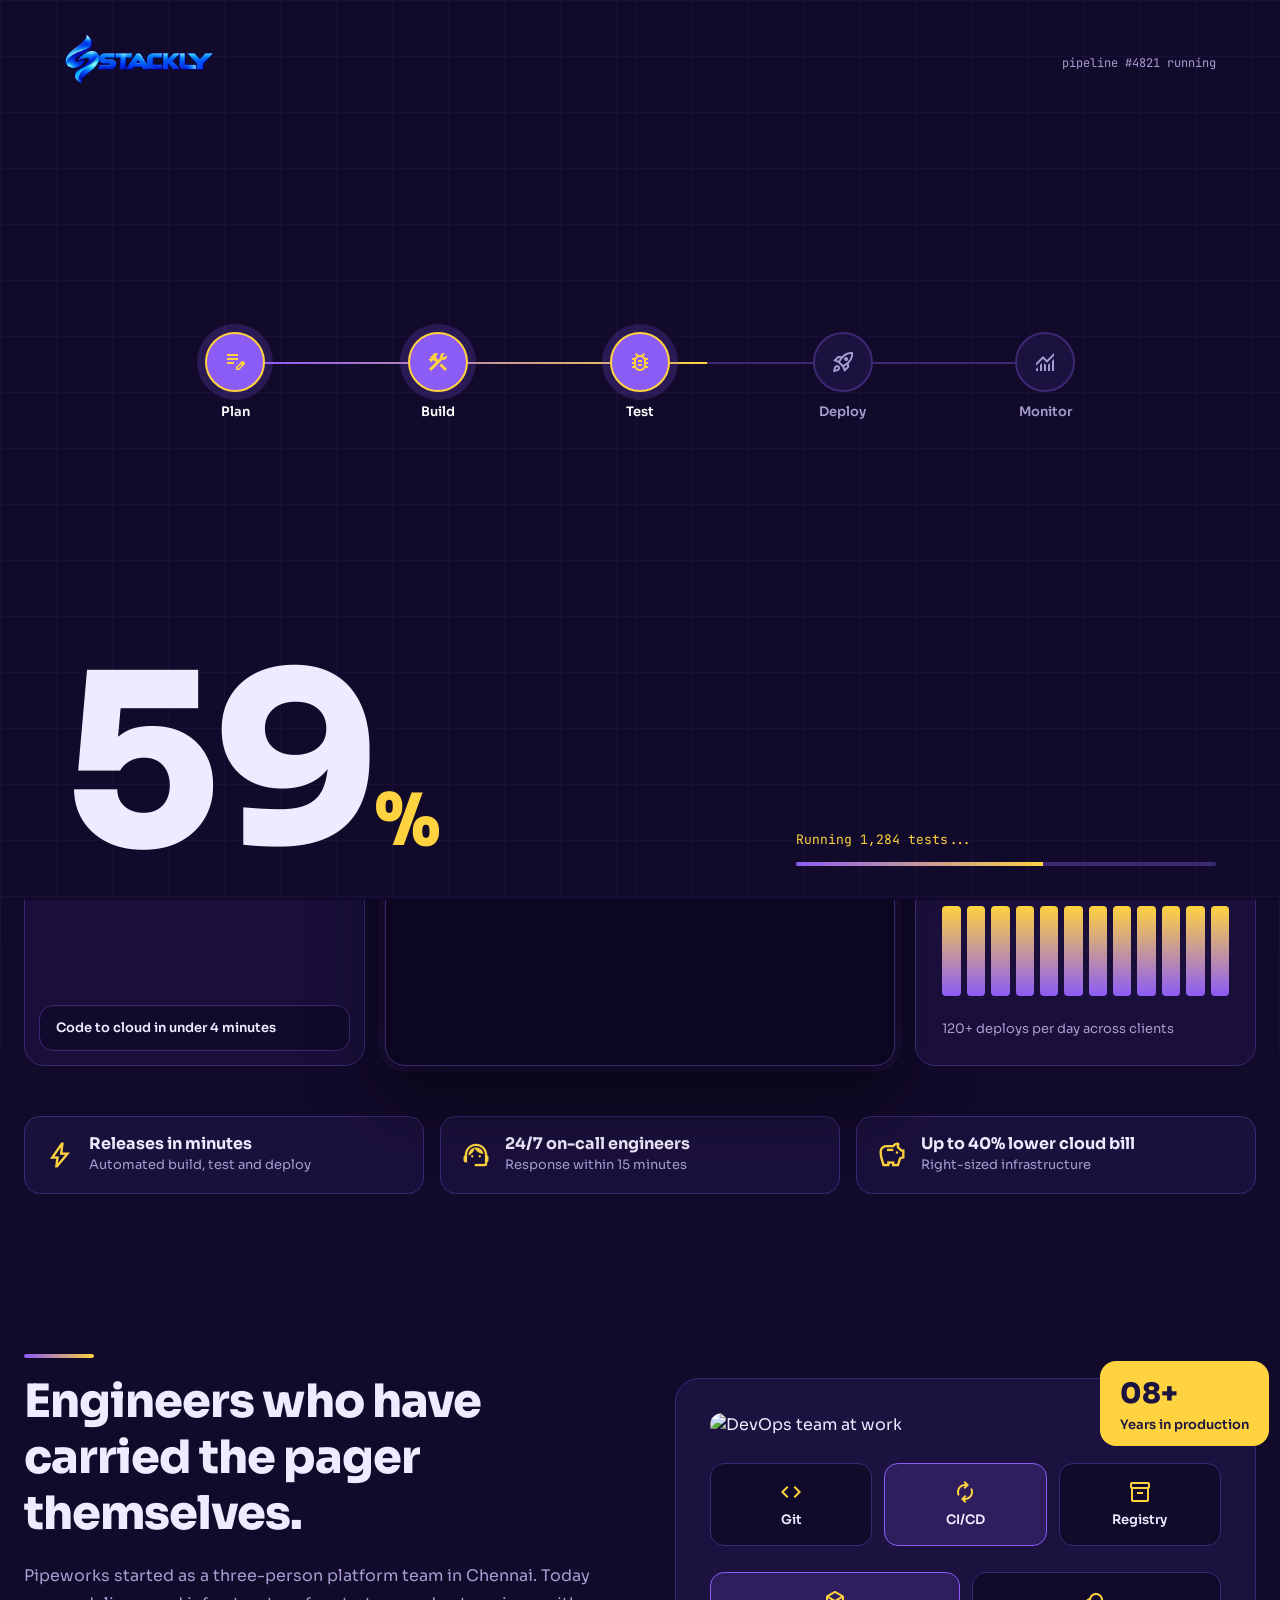
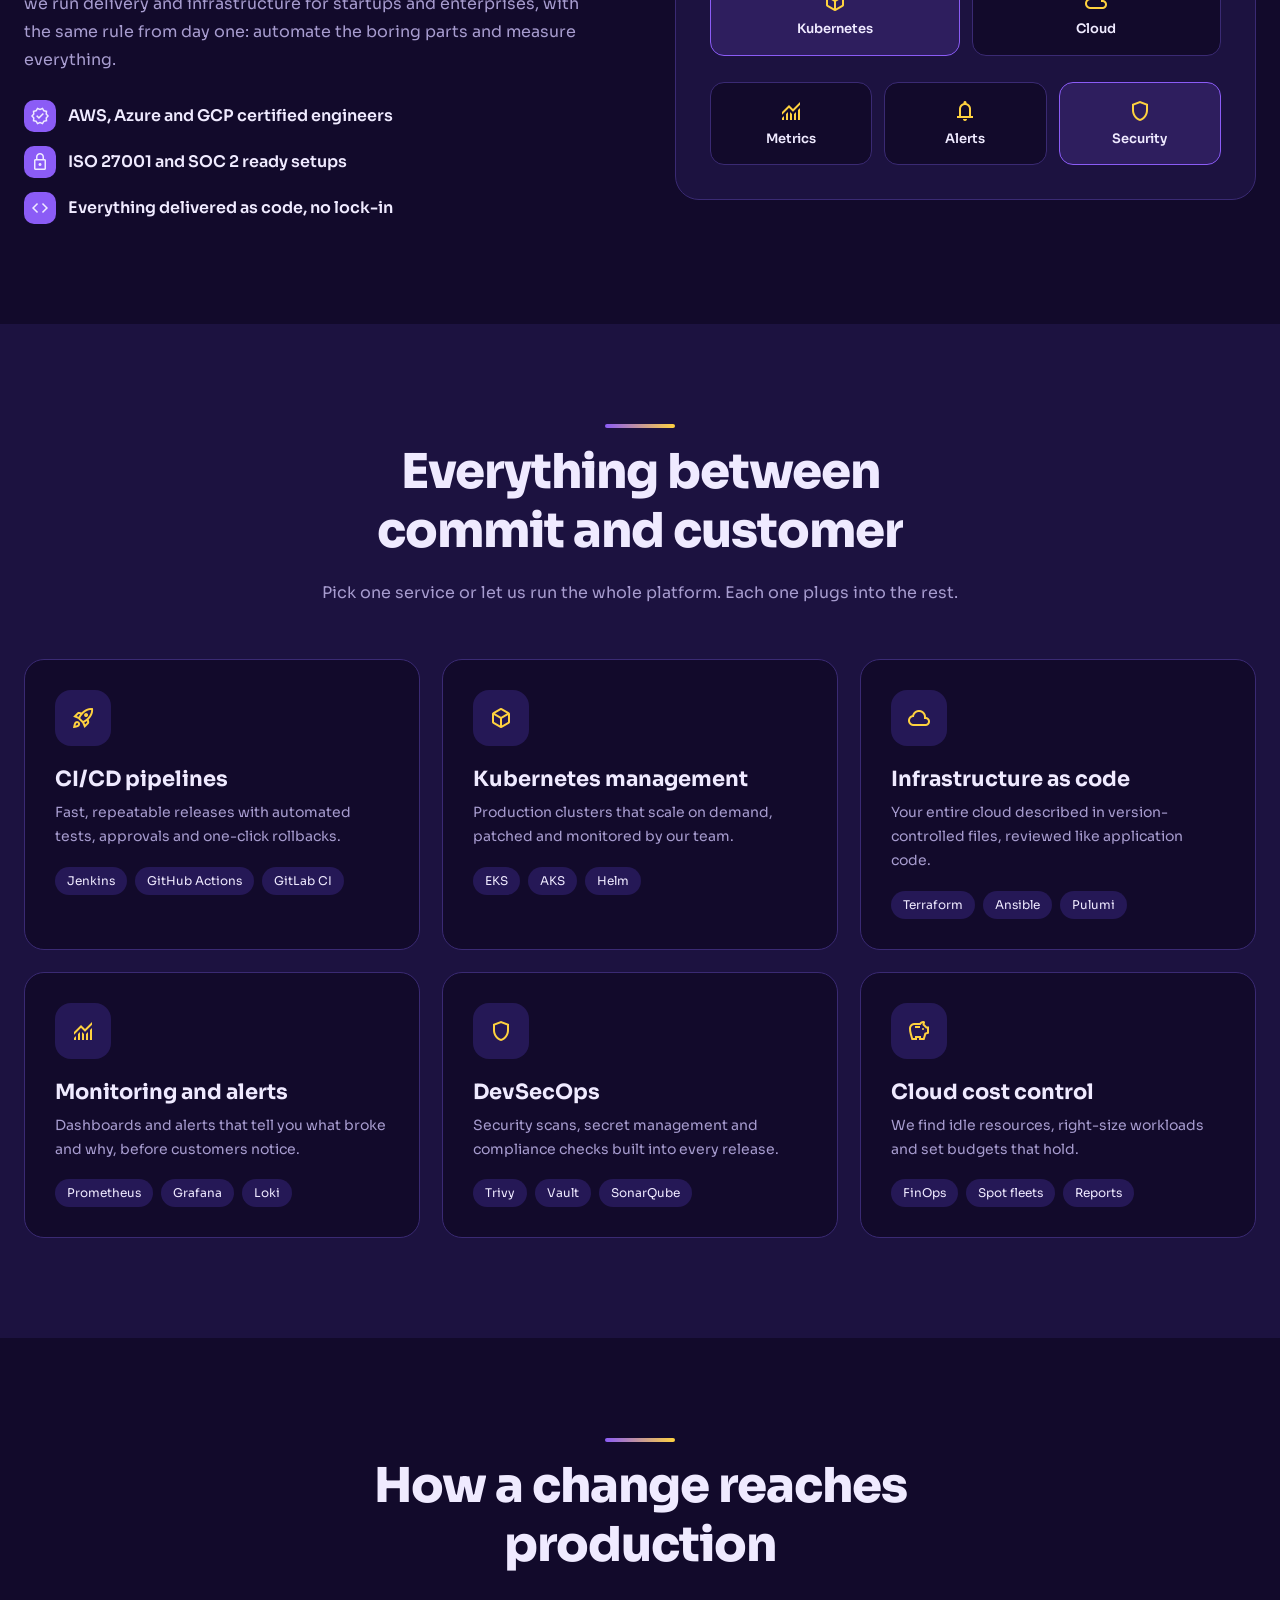
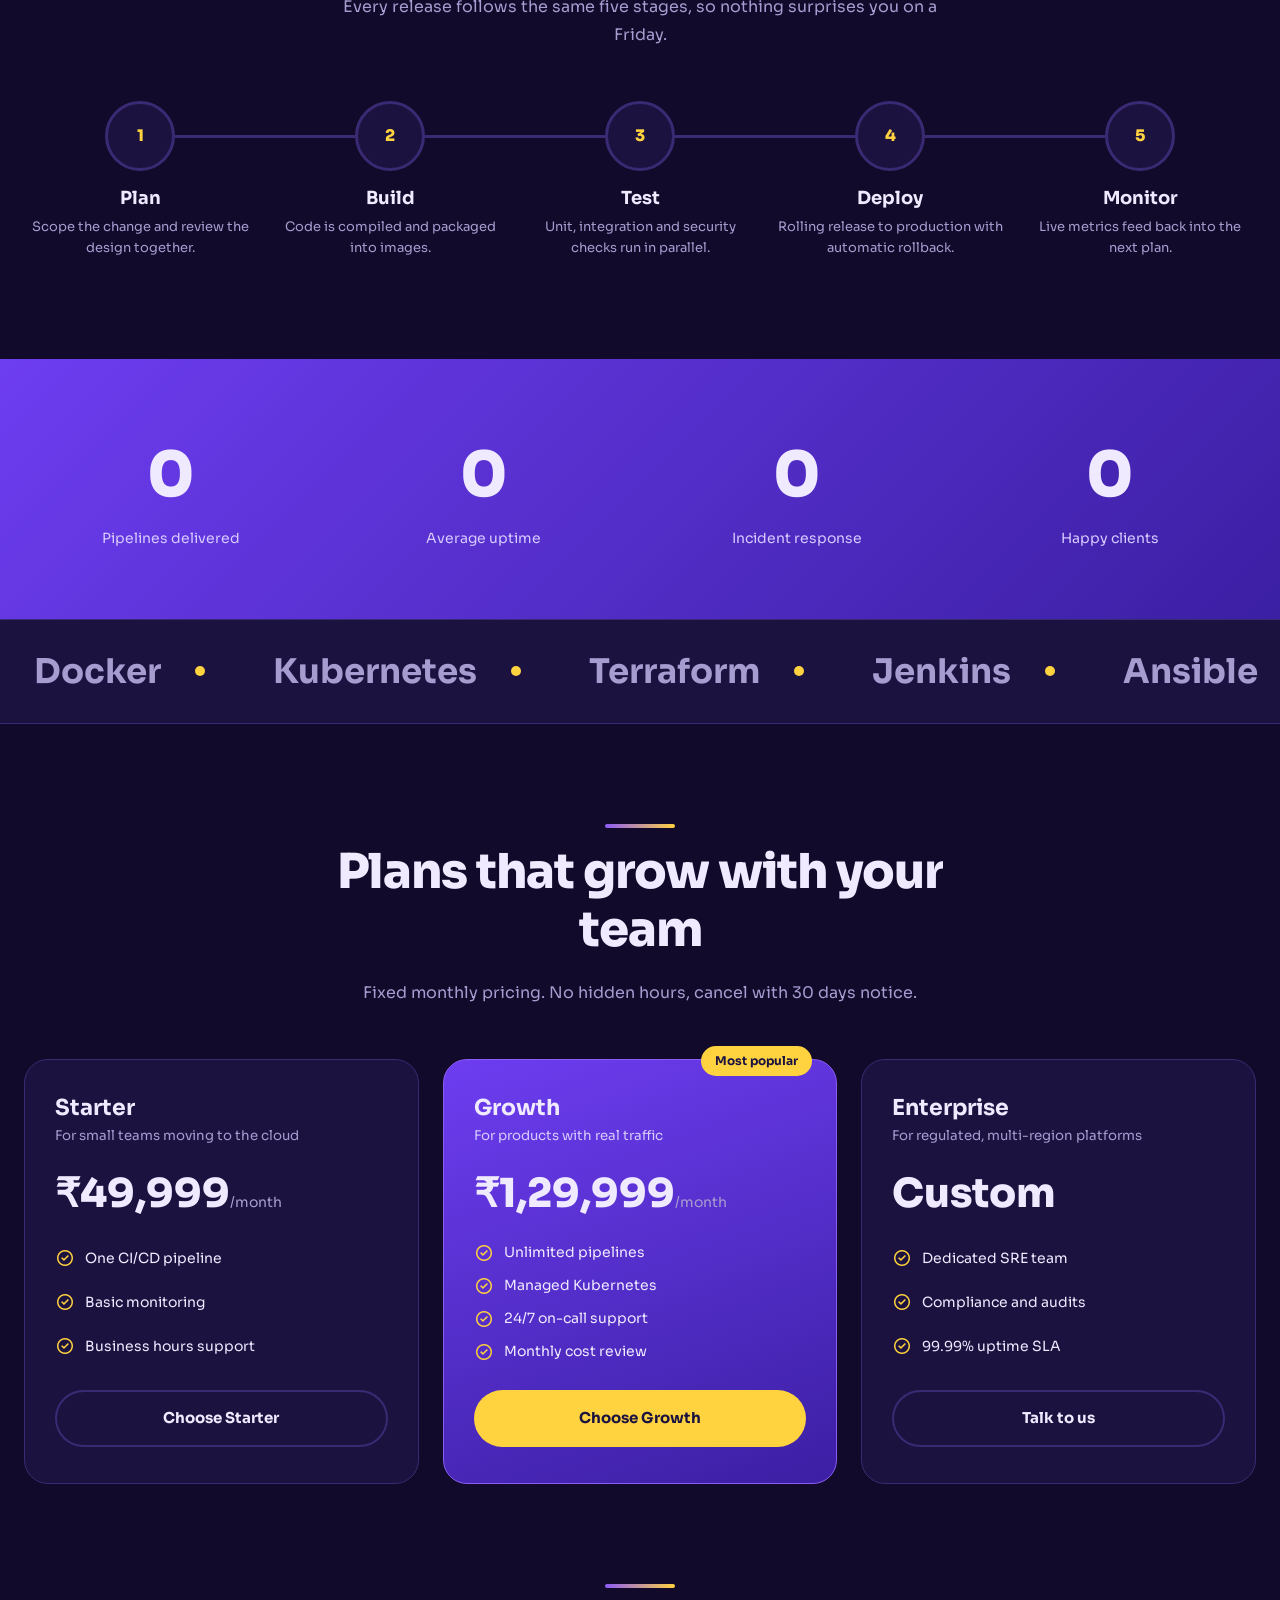
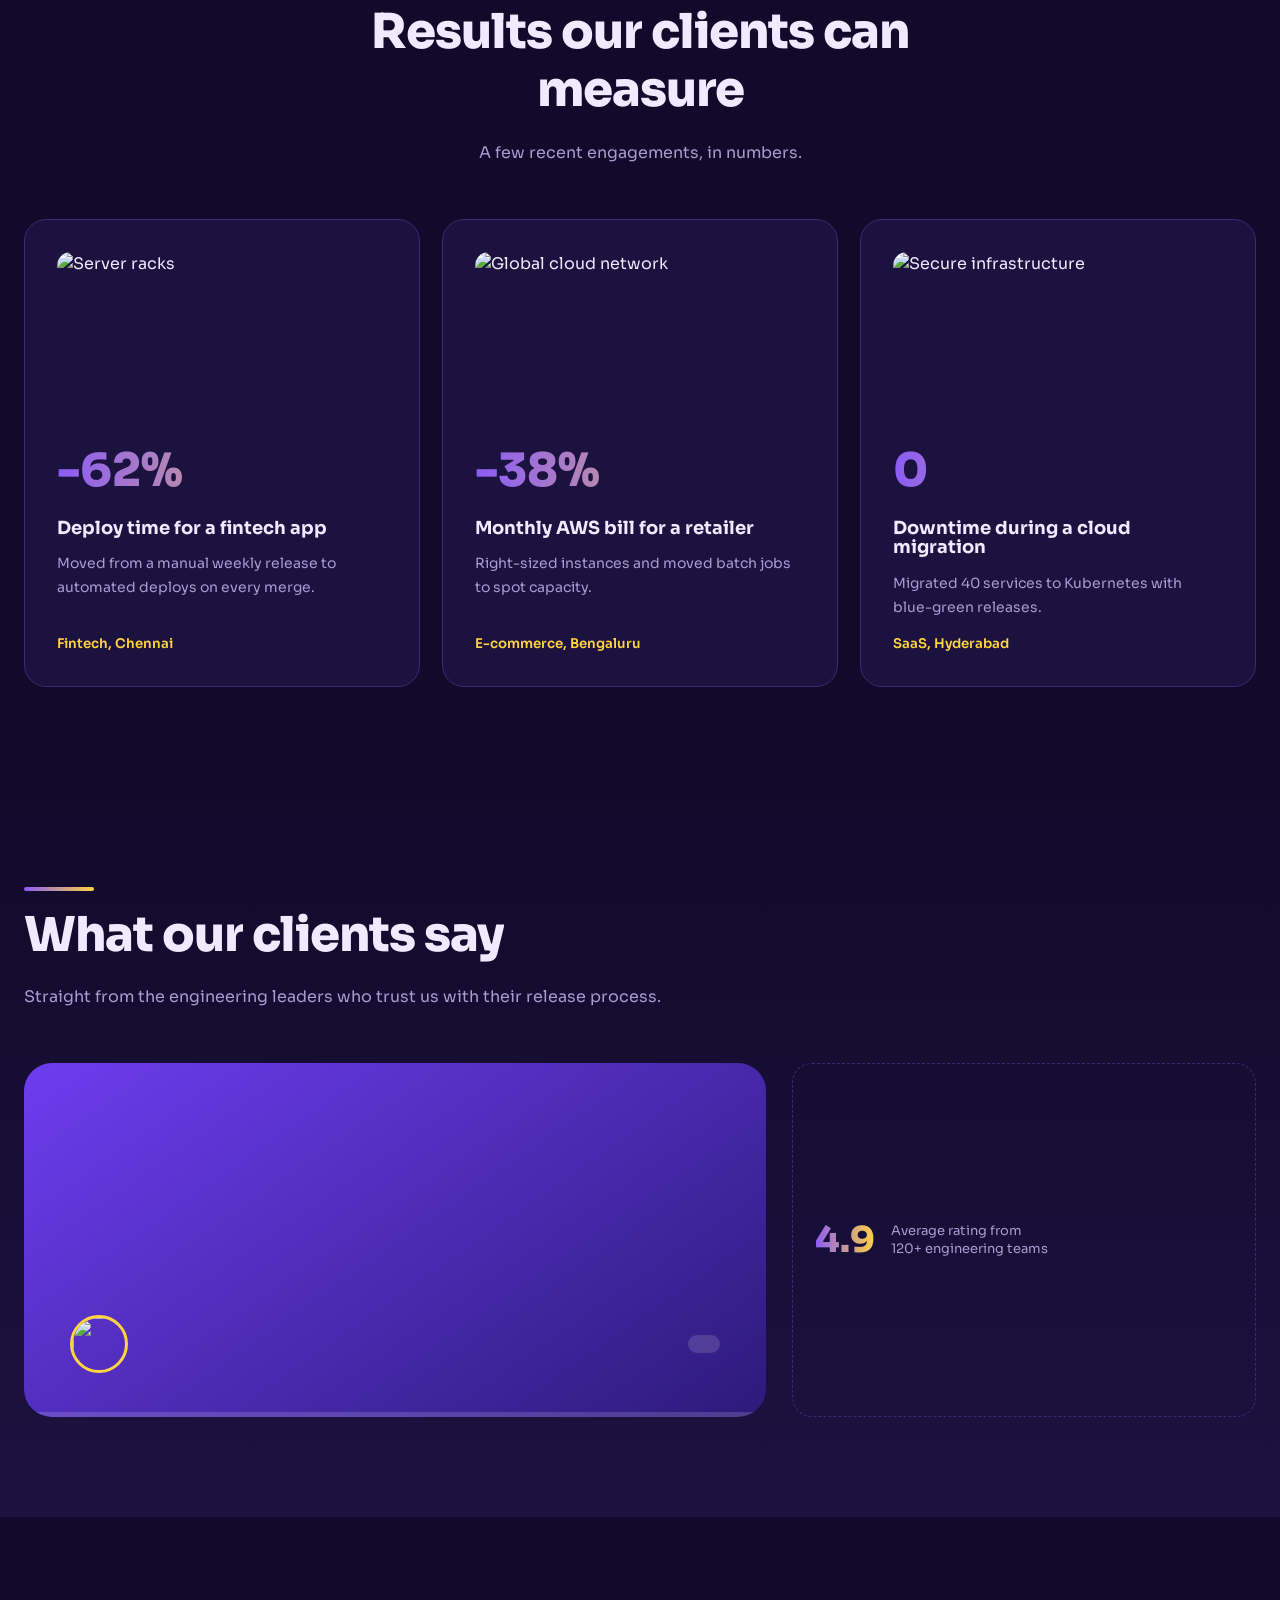
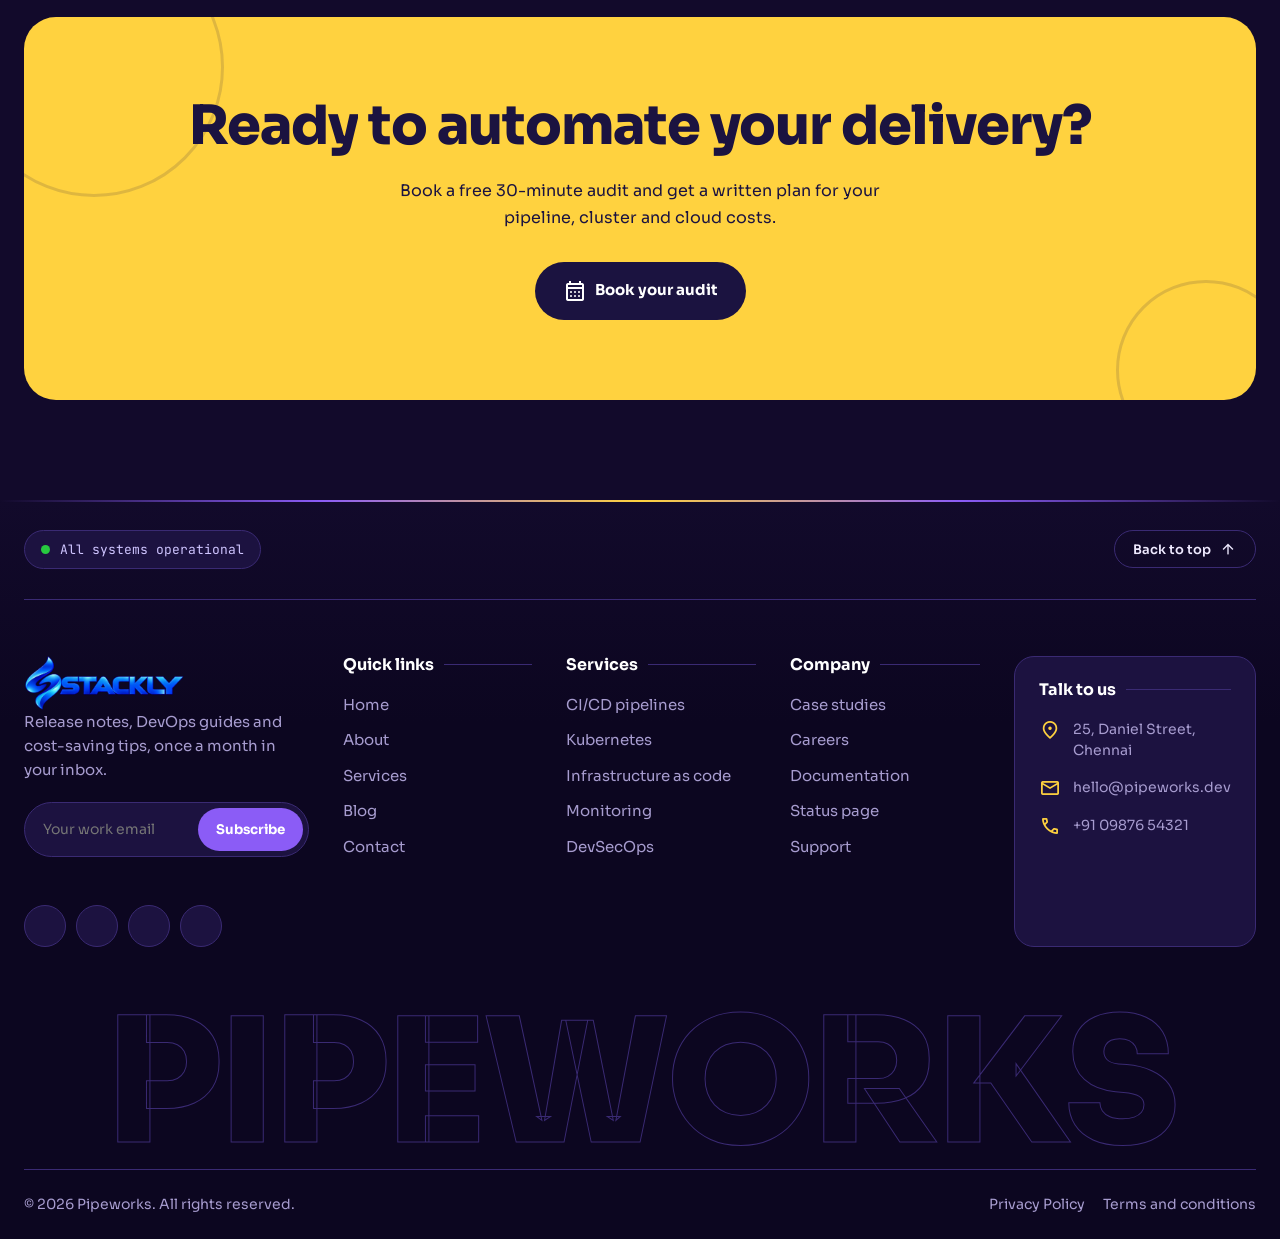
==== index.html @ 4f49fd05 "files  added" ====
<!DOCTYPE html>
<html lang="en">

<head>
    <meta charset="UTF-8">
    <meta name="viewport" content="width=device-width, initial-scale=1.0">
    <title>Pipeworks - DevOps Services</title>
    <link rel="preconnect" href="https://fonts.googleapis.com">
    <link rel="preconnect" href="https://fonts.gstatic.com" crossorigin>
    <link
        href="https://fonts.googleapis.com/css2?family=Sora:wght@400;600;700;800&family=JetBrains+Mono:wght@400;600&display=swap"
        rel="stylesheet">
    <link rel="stylesheet"
        href="https://fonts.googleapis.com/css2?family=Material+Symbols+Outlined:opsz,wght,FILL,GRAD@20..48,100..700,0,-50..200">
    <link rel="stylesheet" href="https://cdnjs.cloudflare.com/ajax/libs/font-awesome/7.0.1/css/all.min.css"
        crossorigin="anonymous" referrerpolicy="no-referrer">

        <link rel="stylesheet" href="style.css">
    <style>
        :root {
            --bg: #120a2b;
            --panel: #1c1240;
            --panel2: #251856;
            --line: #3a2a73;
            --violet: #8b5cf6;
            --violet2: #6d3df0;
            --sun: #ffd23f;
            --text: #efeaff;
            --muted: #a79ccf
        }

        * {
            margin: 0;
            padding: 0;
            box-sizing: border-box
        }

        html {
            scroll-behavior: smooth
        }

        body {
            font-family: "Sora", sans-serif;
            background: var(--bg);
            color: var(--text);
            overflow-x: hidden;
            line-height: 1.5
        }

        h1,
        h2,
        h3,
        h4,
        h5 {
            line-height: 1.1
        }

        a {
            text-decoration: none;
            color: inherit
        }

        .wrap {
            max-width: 1480px;
            margin: 0 auto;
            padding: 0 24px
        }

        .material-symbols-outlined {
            font-size: 24px
        }

        :focus-visible {
            outline: 3px solid var(--sun);
            outline-offset: 3px
        }

        .mono {
            font-family: "JetBrains Mono", monospace
        }

        .btn {
            display: inline-flex;
            align-items: center;
            gap: 8px;
            padding: 15px 26px;
            border-radius: 999px;
            font-weight: 700;
            font-size: 15px;
            border: 2px solid transparent;
            cursor: pointer;
            font-family: inherit;
            transition: background .25s, color .25s, border-color .25s
        }

        .btn-main {
            background: var(--violet);
            color: #fff
        }

        .btn-main:hover {
            background: var(--violet2)
        }

        .btn-ghost {
            border-color: var(--line);
            color: var(--text);
            background: transparent
        }

        .btn-ghost:hover {
            border-color: var(--sun);
            color: var(--sun)
        }

        .btn-sun {
            background: var(--sun);
            color: #1b1340
        }


        /* hero */
        .hero {
            position: relative;
            padding: 110px 0 60px;
            overflow: hidden;
            text-align: center
        }

        .hero-bg {
            position: absolute;
            inset: 0;
            z-index: 0;
            overflow: hidden
        }

        .hero-bg img {
            width: 100%;
            height: 118%;
            object-fit: cover;
            opacity: .4
        }

        .hero-bg::after {
            content: "";
            position: absolute;
            inset: 0;
            background: radial-gradient(circle at 50% 0, rgba(139, 92, 246, .4), transparent 60%), linear-gradient(180deg, rgba(18, 10, 43, .5), var(--bg) 95%)
        }

        .hero .wrap {
            position: relative;
            z-index: 1
        }

        .hero-pill {
            display: inline-flex;
            align-items: center;
            gap: 8px;
            background: rgba(28, 18, 64, .8);
            border: 1px solid var(--line);
            padding: 8px 16px;
            border-radius: 999px;
            font-size: 13px;
            font-weight: 600;
            margin-bottom: 26px
        }

        .hero-pill b {
            width: 8px;
            height: 8px;
            border-radius: 50%;
            background: var(--sun);
            animation: ping 1.8s infinite
        }

        @keyframes ping {
            70% {
                box-shadow: 0 0 0 10px rgba(255, 210, 63, 0)
            }

            0% {
                box-shadow: 0 0 0 0 rgba(255, 210, 63, .6)
            }
        }

        .hero h1 {
            font-size: clamp(40px, 7.4vw, 104px);
            font-weight: 800;
            letter-spacing: -3px;
            margin: 0 auto 26px;
            max-width: 1000px
        }

        .hero h1 .line {
            display: block;
            overflow: hidden;
            padding-bottom: 8px
        }

        .hero h1 .line span {
            display: inline-block
        }

        .grad {
            background: linear-gradient(90deg, var(--violet), var(--sun));
            -webkit-background-clip: text;
            background-clip: text;
            color: transparent
        }

        .hero-p {
            font-size: 18px;
            color: #c9bfee;
            max-width: 640px;
            margin: 0 auto 34px;
            line-height: 1.7
        }

        .hero-btns {
            display: flex;
            gap: 14px;
            flex-wrap: wrap;
            justify-content: center
        }

        .hero-panels {
            display: grid;
            grid-template-columns: 1fr 1.5fr 1fr;
            gap: 20px;
            margin-top: 72px;
            text-align: left;
            align-items: stretch
        }

        .hp {
            border: 1px solid var(--line);
            border-radius: 20px;
            overflow: hidden;
            background: rgba(28, 18, 64, .75);
            backdrop-filter: blur(8px)
        }

        .hp-img {
            position: relative;
            min-height: 300px
        }

        .hp-img img {
            position: absolute;
            inset: 0;
            width: 100%;
            height: 100%;
            object-fit: cover
        }

        .hp-img .cap {
            position: absolute;
            left: 14px;
            right: 14px;
            bottom: 14px;
            background: rgba(18, 10, 43, .88);
            border: 1px solid var(--line);
            border-radius: 14px;
            padding: 12px 16px;
            font-size: 13px;
            font-weight: 600
        }

        .hp-stats {
            padding: 26px;
            display: flex;
            flex-direction: column;
            justify-content: space-between;
            gap: 18px
        }

        .hp-stats b {
            font-size: 46px;
            font-weight: 800;
            display: block;
            margin-top: 6px
        }

        .hp-stats small {
            color: var(--muted);
            font-size: 13px
        }

        .bars {
            display: flex;
            align-items: flex-end;
            gap: 6px;
            height: 90px
        }

        .bars i {
            flex: 1;
            height: 100%;
            background: linear-gradient(var(--sun), var(--violet));
            border-radius: 4px;
            transform-origin: bottom
        }

        .term {
            background: #0c0620;
            box-shadow: 0 30px 70px rgba(0, 0, 0, .55), 0 0 0 6px rgba(139, 92, 246, .08)
        }

        .term-bar {
            display: flex;
            gap: 7px;
            padding: 14px 16px;
            background: var(--panel);
            border-bottom: 1px solid var(--line);
            align-items: center
        }

        .term-bar i {
            width: 11px;
            height: 11px;
            border-radius: 50%;
            background: #ff5f56
        }

        .term-bar i:nth-child(2) {
            background: #ffbd2e
        }

        .term-bar i:nth-child(3) {
            background: #27c93f
        }

        .term-bar span {
            margin-left: 10px;
            font-size: 12px;
            color: var(--muted)
        }

        .term-body {
            padding: 20px;
            font-size: 13px;
            line-height: 2;
            min-height: 260px
        }

        .term-body p {
            white-space: pre-wrap;
            color: #cfc5ff
        }

        .term-body .ok {
            color: #7ee787
        }

        .term-body .cmd {
            color: var(--sun)
        }

        .perks {
            display: grid;
            grid-template-columns: repeat(3, 1fr);
            gap: 16px;
            margin-top: 50px;
            text-align: left
        }

        .perk {
            display: flex;
            align-items: center;
            gap: 14px;
            background: rgba(28, 18, 64, .8);
            border: 1px solid var(--line);
            padding: 18px 20px;
            border-radius: 16px
        }

        .perk .material-symbols-outlined {
            color: var(--sun);
            font-size: 30px
        }

        .perk h4 {
            font-size: 16px
        }

        .perk p {
            font-size: 13px;
            color: var(--muted);
            margin-top: 3px
        }

        @media(max-width:900px) {
            .hero {
                padding-top: 70px
            }

            .hero h1 {
                letter-spacing: -1.5px
            }

            .hero-panels {
                grid-template-columns: 1fr
            }

            .hp-img {
                min-height: 220px
            }

            .perks {
                grid-template-columns: 1fr
            }
        }

        /* sections */
        .section {
            padding: 100px 0
        }

        .sec-head {
            max-width: 640px;
            margin-bottom: 52px
        }

        .sec-head.center {
            margin-left: auto;
            margin-right: auto;
            text-align: center
        }

        .sec-head h2 {
            font-size: clamp(30px, 4vw, 48px);
            font-weight: 800;
            letter-spacing: -1px;
            margin-bottom: 16px
        }

        .w {
            display: inline-block;
            overflow: hidden;
            vertical-align: top;
            padding-bottom: .12em
        }

        .w>span {
            display: inline-block
        }

        .bar {
            height: 4px;
            width: 70px;
            border-radius: 4px;
            background: linear-gradient(90deg, var(--violet), var(--sun));
            margin-bottom: 18px;
            transform-origin: left
        }

        .center .bar {
            margin-left: auto;
            margin-right: auto;
            transform-origin: center
        }

        .sec-head p {
            color: var(--muted);
            line-height: 1.75
        }

        /* about */
        .story-grid {
            display: grid;
            grid-template-columns: 1fr 1fr;
            gap: 70px;
            align-items: center
        }

        .story-text h2 {
            font-size: clamp(30px, 4vw, 46px);
            font-weight: 800;
            letter-spacing: -1px;
            margin-bottom: 18px
        }

        .story-text>p {
            color: var(--muted);
            line-height: 1.8;
            margin-bottom: 26px;
            max-width: 500px
        }

        .story-list {
            display: grid;
            gap: 14px
        }

        .story-list div {
            display: flex;
            align-items: center;
            gap: 12px;
            font-weight: 600
        }

        .story-list .material-symbols-outlined {
            background: var(--violet);
            border-radius: 10px;
            padding: 6px;
            font-size: 20px
        }

        .arch {
            background: var(--panel);
            border: 1px solid var(--line);
            border-radius: 24px;
            padding: 34px;
            position: relative
        }

        .arch-row {
            display: flex;
            justify-content: space-between;
            gap: 12px;
            margin-bottom: 26px
        }

        .arch-row:last-child {
            margin-bottom: 0
        }

        .node {
            flex: 1;
            background: var(--bg);
            border: 1px solid var(--line);
            border-radius: 14px;
            padding: 16px 8px;
            text-align: center;
            font-size: 13px;
            font-weight: 600
        }

        .node .material-symbols-outlined {
            display: block;
            margin: 0 auto 6px;
            color: var(--sun)
        }

        .node.hot {
            border-color: var(--violet);
            background: rgba(139, 92, 246, .16)
        }

        .badge {
            position: absolute;
            right: -14px;
            top: -18px;
            background: var(--sun);
            color: #1b1340;
            padding: 12px 20px;
            border-radius: 16px;
            font-weight: 600;
            font-size: 13px
        }

        .badge b {
            display: block;
            font-size: 28px;
            font-weight: 800
        }

        @media(max-width:900px) {
            .story-grid {
                grid-template-columns: 1fr;
                gap: 50px
            }

            .badge {
                right: 0
            }
        }

        /* services */
        .services {
            background: var(--panel)
        }

        .svc-grid {
            display: grid;
            grid-template-columns: repeat(3, 1fr);
            gap: 22px
        }

        .svc {
            background: var(--bg);
            border: 1px solid var(--line);
            border-radius: 20px;
            padding: 30px;
            position: relative;
            overflow: hidden;
            transition: border-color .3s
        }

        .svc::after {
            content: "";
            position: absolute;
            left: 0;
            bottom: 0;
            height: 3px;
            width: 100%;
            background: linear-gradient(90deg, var(--violet), var(--sun));
            transform: scaleX(0);
            transform-origin: left;
            transition: transform .5s
        }

        .svc:hover {
            border-color: var(--violet)
        }

        .svc:hover::after {
            transform: scaleX(1)
        }

        .svc-ic {
            width: 56px;
            height: 56px;
            border-radius: 16px;
            background: var(--panel2);
            display: grid;
            place-items: center;
            margin-bottom: 22px;
            color: var(--sun)
        }

        .svc h3 {
            font-size: 21px;
            margin-bottom: 10px
        }

        .svc p {
            color: var(--muted);
            font-size: 14px;
            line-height: 1.7;
            margin-bottom: 18px
        }

        .svc ul {
            list-style: none;
            display: flex;
            flex-wrap: wrap;
            gap: 8px
        }

        .svc li {
            font-size: 12px;
            background: var(--panel2);
            padding: 5px 12px;
            border-radius: 999px
        }

        @media(max-width:1000px) {
            .svc-grid {
                grid-template-columns: repeat(2, 1fr)
            }
        }

        @media(max-width:620px) {
            .svc-grid {
                grid-template-columns: 1fr
            }
        }

        /* pipeline */
        .pipe {
            position: relative;
            display: grid;
            grid-template-columns: repeat(5, 1fr);
            gap: 18px
        }

        .pipe-line {
            position: absolute;
            left: 10%;
            right: 10%;
            top: 34px;
            height: 3px;
            background: var(--line);
            border-radius: 3px
        }

        .pipe-fill {
            display: block;
            height: 100%;
            width: 100%;
            background: linear-gradient(90deg, var(--violet), var(--sun));
            transform: scaleX(0);
            transform-origin: left;
            border-radius: 3px
        }

        .step {
            position: relative;
            text-align: center
        }

        .step-dot {
            width: 70px;
            height: 70px;
            border-radius: 50%;
            background: var(--panel);
            border: 3px solid var(--line);
            display: grid;
            place-items: center;
            margin: 0 auto 18px;
            color: var(--sun);
            font-weight: 800
        }

        .step h4 {
            font-size: 18px;
            margin-bottom: 8px
        }

        .step p {
            font-size: 13px;
            color: var(--muted);
            line-height: 1.6
        }

        @media(max-width:800px) {
            .pipe {
                grid-template-columns: 1fr;
                gap: 34px
            }

            .pipe-line {
                display: none
            }
        }

        /* stats */
        .stats-sec {
            background: linear-gradient(135deg, var(--violet2), #3b1fa3)
        }

        .stats {
            display: grid;
            grid-template-columns: repeat(4, 1fr);
            gap: 20px;
            text-align: center
        }

        .stat-num {
            font-size: clamp(40px, 5vw, 62px);
            font-weight: 800;
            display: block
        }

        .stat p {
            color: #d7cbff;
            font-size: 14px;
            margin-top: 6px
        }

        @media(max-width:800px) {
            .stats {
                grid-template-columns: repeat(2, 1fr);
                gap: 36px
            }
        }

        /* marquee */
        .marq {
            overflow: hidden;
            border-block: 1px solid var(--line);
            padding: 26px 0;
            background: var(--panel)
        }

        .marq-track {
            display: flex;
            width: max-content
        }

        .marq-track span {
            font-size: clamp(22px, 3vw, 34px);
            font-weight: 700;
            padding: 0 34px;
            color: var(--muted);
            white-space: nowrap;
            display: flex;
            align-items: center;
            gap: 34px
        }

        .marq-track span::after {
            content: "";
            width: 10px;
            height: 10px;
            border-radius: 50%;
            background: var(--sun)
        }

        /* pricing */
        .price-grid {
            display: grid;
            grid-template-columns: repeat(3, 1fr);
            gap: 24px;
            align-items: stretch
        }

        .plan {
            background: var(--panel);
            border: 1px solid var(--line);
            border-radius: 24px;
            padding: 36px 30px;
            display: flex;
            flex-direction: column
        }

        .plan.pop {
            background: linear-gradient(160deg, var(--violet2), #3b1fa3);
            border-color: var(--violet);
            position: relative
        }

        .plan .tag {
            position: absolute;
            top: -14px;
            right: 24px;
            background: var(--sun);
            color: #1b1340;
            font-size: 12px;
            font-weight: 700;
            padding: 6px 14px;
            border-radius: 999px
        }

        .plan h3 {
            font-size: 22px;
            margin-bottom: 6px
        }

        .plan>small {
            color: var(--muted)
        }

        .plan.pop>small {
            color: #d7cbff
        }

        .amt {
            font-size: 40px;
            font-weight: 800;
            margin: 18px 0
        }

        .amt small {
            font-size: 14px;
            font-weight: 400;
            color: var(--muted)
        }

        .plan ul {
            list-style: none;
            display: grid;
            gap: 12px;
            margin-bottom: 28px;
            font-size: 14px;
            flex: 1
        }

        .plan li {
            display: flex;
            gap: 10px;
            align-items: center
        }

        .plan li .material-symbols-outlined {
            color: var(--sun);
            font-size: 20px
        }

        .plan .btn {
            justify-content: center
        }

        @media(max-width:1000px) {
            .price-grid {
                grid-template-columns: 1fr;
                max-width: 480px;
                margin: 0 auto
            }
        }

        /* cases */
        .case-grid {
            display: grid;
            grid-template-columns: repeat(3, 1fr);
            gap: 22px
        }

        .case {
            background: var(--panel);
            border: 1px solid var(--line);
            border-radius: 22px;
            padding: 32px;
            display: flex;
            flex-direction: column;
            gap: 14px
        }

        .case-big {
            font-size: 46px;
            font-weight: 800
        }

        .case h4 {
            font-size: 18px
        }

        .case p {
            color: var(--muted);
            font-size: 14px;
            line-height: 1.7
        }

        .case small {
            color: var(--sun);
            font-weight: 600;
            margin-top: auto
        }

        @media(max-width:900px) {
            .case-grid {
                grid-template-columns: 1fr
            }
        }

        /* reviews */
        .reviews {
            background: linear-gradient(180deg, var(--bg), var(--panel))
        }

        .tm-grid {
            display: grid;
            grid-template-columns: 1.6fr 1fr;
            gap: 26px;
            align-items: stretch
        }

        .tm-main {
            position: relative;
            background: linear-gradient(145deg, var(--violet2), #2d1a7a);
            border-radius: 28px;
            padding: 50px 46px 44px;
            overflow: hidden;
            display: flex;
            flex-direction: column
        }

        .tm-q {
            position: absolute;
            right: 34px;
            top: 26px;
            font-size: 90px;
            color: rgba(255, 255, 255, .1)
        }

        .tm-stars {
            color: var(--sun);
            display: flex;
            gap: 4px;
            margin-bottom: 22px
        }

        .tm-text {
            font-size: clamp(19px, 2.2vw, 26px);
            line-height: 1.55;
            font-weight: 600;
            margin-bottom: 30px;
            min-height: 150px
        }

        .tm-bottom {
            display: flex;
            justify-content: space-between;
            align-items: center;
            gap: 16px;
            flex-wrap: wrap;
            margin-top: auto
        }

        .tm-who {
            display: flex;
            align-items: center;
            gap: 14px
        }

        .tm-who img {
            width: 58px;
            height: 58px;
            border-radius: 50%;
            object-fit: cover;
            border: 3px solid var(--sun)
        }

        .tm-who h5 {
            font-size: 16px
        }

        .tm-who span {
            font-size: 13px;
            color: #d7cbff
        }

        .tm-metric {
            background: rgba(255, 255, 255, .14);
            padding: 9px 16px;
            border-radius: 999px;
            font-size: 13px;
            font-weight: 700
        }

        .tm-prog {
            position: absolute;
            left: 0;
            right: 0;
            bottom: 0;
            height: 5px;
            background: rgba(255, 255, 255, .15)
        }

        .tm-prog span {
            display: block;
            height: 100%;
            background: var(--sun);
            transform-origin: left;
            transform: scaleX(0)
        }

        .tm-list {
            display: grid;
            gap: 14px;
            align-content: stretch
        }

        .tm-sum {
            border: 1px dashed var(--line);
            border-radius: 20px;
            padding: 18px 22px;
            display: flex;
            align-items: center;
            gap: 16px
        }

        .tm-sum b {
            font-size: 36px;
            font-weight: 800
        }

        .tm-sum span {
            font-size: 13px;
            color: var(--muted);
            line-height: 1.4
        }

        .tm-tab {
            display: flex;
            align-items: center;
            gap: 14px;
            text-align: left;
            background: var(--panel);
            border: 1px solid var(--line);
            border-radius: 20px;
            padding: 18px 20px;
            color: var(--text);
            cursor: pointer;
            font-family: inherit;
            transition: border-color .3s, background .3s, transform .3s
        }

        .tm-tab img {
            width: 52px;
            height: 52px;
            border-radius: 50%;
            object-fit: cover;
            filter: grayscale(1);
            transition: filter .3s
        }

        .tm-tab h5 {
            font-size: 15px
        }

        .tm-tab span {
            font-size: 12px;
            color: var(--muted);
            display: block
        }

        .tm-tab>.material-symbols-outlined {
            margin-left: auto;
            color: var(--muted);
            transition: .3s
        }

        .tm-tab:hover {
            border-color: var(--violet)
        }

        .tm-tab.on {
            background: var(--panel2);
            border-color: var(--sun);
            transform: translateX(-8px)
        }

        .tm-tab.on img {
            filter: none
        }

        .tm-tab.on>.material-symbols-outlined {
            color: var(--sun);
            transform: translateX(4px)
        }

        @media(max-width:900px) {
            .tm-grid {
                grid-template-columns: 1fr
            }

            .tm-main {
                padding: 40px 26px 38px
            }

            .tm-tab.on {
                transform: none
            }
        }

        /* cta */
        .cta {
            background: var(--sun);
            color: #1b1340;
            border-radius: 32px;
            padding: 80px 30px;
            text-align: center;
            position: relative;
            overflow: hidden
        }

        .cta h2 {
            font-size: clamp(30px, 4.4vw, 54px);
            font-weight: 800;
            letter-spacing: -1px;
            margin-bottom: 14px
        }

        .cta p {
            max-width: 500px;
            margin: 0 auto 30px;
            line-height: 1.7
        }

        .cta .btn {
            background: #1b1340;
            color: #fff
        }

        .cta .ring {
            position: absolute;
            border: 3px solid rgba(27, 19, 64, .14);
            border-radius: 50%
        }

        .r1 {
            width: 260px;
            height: 260px;
            left: -60px;
            top: -80px
        }

        .r2 {
            width: 180px;
            height: 180px;
            right: -40px;
            bottom: -60px
        }

        @media(prefers-reduced-motion:reduce) {
            * {
                animation: none !important
            }
        }

        .logo img {
            width: 160px;
            height: auto
        }

        .pl-logo img {
            width: 150px;
            height: auto
        }

        @media(max-width:800px) {
            .logo img {
                width: 130px
            }
        }

        .arch-img {
            width: 100%;
            height: 190px;
            object-fit: cover;
            border-radius: 14px;
            margin-bottom: 26px
        }

        .case-img {
            width: 100%;
            height: 170px;
            object-fit: cover;
            border-radius: 14px
        }

        img.av {
            object-fit: cover;
            border: 3px solid var(--violet)
        }
    </style>
</head>

<body class="loading">

    <div class="preloader" id="preloader">
        <div class="pl-panel pl-l"></div>
        <div class="pl-panel pl-r"></div>
        <div class="pl-content">
            <div class="pl-top">
                <div class="pl-logo"><img src="./src/logo.webp" alt="Logo"></div><span class="pl-tag mono">pipeline
                    #4821 running</span>
            </div>
            <div class="pl-stages">
                <span class="pl-line"></span>
                <div class="pl-st"><i><span class="material-symbols-outlined">edit_note</span></i>Plan</div>
                <div class="pl-st"><i><span class="material-symbols-outlined">construction</span></i>Build</div>
                <div class="pl-st"><i><span class="material-symbols-outlined">bug_report</span></i>Test</div>
                <div class="pl-st"><i><span class="material-symbols-outlined">rocket_launch</span></i>Deploy</div>
                <div class="pl-st"><i><span class="material-symbols-outlined">monitoring</span></i>Monitor</div>
            </div>
            <div class="pl-bottom">
                <span class="pl-big"><span id="plNum">0</span><small>%</small></span>
                <div class="pl-info"><span class="pl-msg mono" id="plMsg">Starting pipeline...</span>
                    <div class="pl-bar"><span class="pl-fill" id="plFill"></span></div>
                </div>
            </div>
        </div>
    </div>

    <header class="header">
        <div class="wrap">
            <a href="index.html" class="logo"><img src="./src/logo.webp" alt="Logo"></a>
            <nav class="nav" id="nav">
                <span class="material-symbols-outlined close-btn" id="closeBtn">close</span>
                <a href="index.html" class="active">Home</a>
                <a href="about.html">About</a>
                <a href="service.html">Services</a>
                <a href="blog.html">Blog</a>
                <a href="contact.html">Contact</a>
            </nav>
            <div class="head-actions">
                <a href="login.html" class="btn btn-main" style="padding:11px 22px">Login</a>
                <button class="menu-btn" id="menuBtn" aria-label="Open menu"><span
                        class="material-symbols-outlined">menu</span></button>
            </div>
        </div>
    </header>

    <main>
        <section class="hero">
            <div class="hero-bg"><img
                    src="https://images.unsplash.com/photo-1558494949-ef010cbdcc31?auto=format&fit=crop&w=1600&q=70"
                    alt=""></div>
            <div class="wrap">
                <span class="hero-pill"><b></b>Now onboarding Q4 projects</span>
                <h1>
                    <span class="line"><span>Ship code faster.</span></span>
                    <span class="line"><span class="grad">Break nothing.</span></span>
                </h1>
                <p class="hero-p">We build CI/CD pipelines, run your Kubernetes clusters and keep your cloud bill under
                    control, so your developers can release many times a day without waking anyone up at night.</p>
                <div class="hero-btns">
                    <a href="contact.html" class="btn btn-main">Get a free audit<span
                            class="material-symbols-outlined">arrow_forward</span></a>
                    <a href="service.html" class="btn btn-ghost">See our services</a>
                </div>
                <div class="hero-panels" id="heroStage">
                    <div class="hp hp-img"><img
                            src="https://images.unsplash.com/photo-1461749280684-dccba630e2f6?auto=format&fit=crop&w=800&q=70"
                            alt="Engineer writing code">
                        <div class="cap">Code to cloud in under 4 minutes</div>
                    </div>
                    <div class="term hp" id="term">
                        <div class="term-bar"><i></i><i></i><i></i><span class="mono">deploy.sh</span></div>
                        <div class="term-body mono" id="termBody"></div>
                    </div>
                    <div class="hp hp-stats">
                        <div><small>Uptime, last 12 months</small><b>99.99%</b></div>
                        <div class="bars">
                            <i></i><i></i><i></i><i></i><i></i><i></i><i></i><i></i><i></i><i></i><i></i><i></i></div>
                        <small>120+ deploys per day across clients</small>
                    </div>
                </div>
                <div class="perks">
                    <div class="perk"><span class="material-symbols-outlined">bolt</span>
                        <div>
                            <h4>Releases in minutes</h4>
                            <p>Automated build, test and deploy</p>
                        </div>
                    </div>
                    <div class="perk"><span class="material-symbols-outlined">support_agent</span>
                        <div>
                            <h4>24/7 on-call engineers</h4>
                            <p>Response within 15 minutes</p>
                        </div>
                    </div>
                    <div class="perk"><span class="material-symbols-outlined">savings</span>
                        <div>
                            <h4>Up to 40% lower cloud bill</h4>
                            <p>Right-sized infrastructure</p>
                        </div>
                    </div>
                </div>
            </div>
        </section>

        <section class="section">
            <div class="wrap story-grid">
                <div class="story-text">
                    <div class="sec-head" style="margin-bottom:0;max-width:none">
                        <h2 data-split>Engineers who have carried the pager themselves.</h2>
                        <p>Pipeworks started as a three-person platform team in Chennai. Today we run delivery and
                            infrastructure for startups and enterprises, with the same rule from day one: automate the
                            boring parts and measure everything.</p>
                    </div>
                    <div class="story-list" style="margin-top:26px">
                        <div><span class="material-symbols-outlined">verified</span>AWS, Azure and GCP certified
                            engineers</div>
                        <div><span class="material-symbols-outlined">lock</span>ISO 27001 and SOC 2 ready setups</div>
                        <div><span class="material-symbols-outlined">code</span>Everything delivered as code, no lock-in
                        </div>
                    </div>
                </div>
                <div class="arch" id="arch">
                    <div class="badge"><b>08+</b>Years in production</div><img class="arch-img"
                        src="https://images.unsplash.com/photo-1504384308090-c894fdcc538d?auto=format&fit=crop&w=900&q=70"
                        alt="DevOps team at work">
                    <div class="arch-row">
                        <div class="node"><span class="material-symbols-outlined">code</span>Git</div>
                        <div class="node hot"><span class="material-symbols-outlined">autorenew</span>CI/CD</div>
                        <div class="node"><span class="material-symbols-outlined">inventory_2</span>Registry</div>
                    </div>
                    <div class="arch-row">
                        <div class="node hot"><span class="material-symbols-outlined">deployed_code</span>Kubernetes
                        </div>
                        <div class="node"><span class="material-symbols-outlined">cloud</span>Cloud</div>
                    </div>
                    <div class="arch-row">
                        <div class="node"><span class="material-symbols-outlined">monitoring</span>Metrics</div>
                        <div class="node"><span class="material-symbols-outlined">notifications</span>Alerts</div>
                        <div class="node hot"><span class="material-symbols-outlined">shield</span>Security</div>
                    </div>
                </div>
            </div>
        </section>

        <section class="section services">
            <div class="wrap">
                <div class="sec-head center">
                    <h2 data-split>Everything between commit and customer</h2>
                    <p>Pick one service or let us run the whole platform. Each one plugs into the rest.</p>
                </div>
                <div class="svc-grid">
                    <div class="svc">
                        <div class="svc-ic"><span class="material-symbols-outlined">rocket_launch</span></div>
                        <h3>CI/CD pipelines</h3>
                        <p>Fast, repeatable releases with automated tests, approvals and one-click rollbacks.</p>
                        <ul>
                            <li>Jenkins</li>
                            <li>GitHub Actions</li>
                            <li>GitLab CI</li>
                        </ul>
                    </div>
                    <div class="svc">
                        <div class="svc-ic"><span class="material-symbols-outlined">deployed_code</span></div>
                        <h3>Kubernetes management</h3>
                        <p>Production clusters that scale on demand, patched and monitored by our team.</p>
                        <ul>
                            <li>EKS</li>
                            <li>AKS</li>
                            <li>Helm</li>
                        </ul>
                    </div>
                    <div class="svc">
                        <div class="svc-ic"><span class="material-symbols-outlined">cloud</span></div>
                        <h3>Infrastructure as code</h3>
                        <p>Your entire cloud described in version-controlled files, reviewed like application code.</p>
                        <ul>
                            <li>Terraform</li>
                            <li>Ansible</li>
                            <li>Pulumi</li>
                        </ul>
                    </div>
                    <div class="svc">
                        <div class="svc-ic"><span class="material-symbols-outlined">monitoring</span></div>
                        <h3>Monitoring and alerts</h3>
                        <p>Dashboards and alerts that tell you what broke and why, before customers notice.</p>
                        <ul>
                            <li>Prometheus</li>
                            <li>Grafana</li>
                            <li>Loki</li>
                        </ul>
                    </div>
                    <div class="svc">
                        <div class="svc-ic"><span class="material-symbols-outlined">shield</span></div>
                        <h3>DevSecOps</h3>
                        <p>Security scans, secret management and compliance checks built into every release.</p>
                        <ul>
                            <li>Trivy</li>
                            <li>Vault</li>
                            <li>SonarQube</li>
                        </ul>
                    </div>
                    <div class="svc">
                        <div class="svc-ic"><span class="material-symbols-outlined">savings</span></div>
                        <h3>Cloud cost control</h3>
                        <p>We find idle resources, right-size workloads and set budgets that hold.</p>
                        <ul>
                            <li>FinOps</li>
                            <li>Spot fleets</li>
                            <li>Reports</li>
                        </ul>
                    </div>
                </div>
            </div>
        </section>

        <section class="section">
            <div class="wrap">
                <div class="sec-head center">
                    <h2 data-split>How a change reaches production</h2>
                    <p>Every release follows the same five stages, so nothing surprises you on a Friday.</p>
                </div>
                <div class="pipe" id="pipe">
                    <div class="pipe-line"><span class="pipe-fill" id="pipeFill"></span></div>
                    <div class="step">
                        <div class="step-dot">1</div>
                        <h4>Plan</h4>
                        <p>Scope the change and review the design together.</p>
                    </div>
                    <div class="step">
                        <div class="step-dot">2</div>
                        <h4>Build</h4>
                        <p>Code is compiled and packaged into images.</p>
                    </div>
                    <div class="step">
                        <div class="step-dot">3</div>
                        <h4>Test</h4>
                        <p>Unit, integration and security checks run in parallel.</p>
                    </div>
                    <div class="step">
                        <div class="step-dot">4</div>
                        <h4>Deploy</h4>
                        <p>Rolling release to production with automatic rollback.</p>
                    </div>
                    <div class="step">
                        <div class="step-dot">5</div>
                        <h4>Monitor</h4>
                        <p>Live metrics feed back into the next plan.</p>
                    </div>
                </div>
            </div>
        </section>

        <section class="section stats-sec" style="padding:70px 0">
            <div class="wrap stats">
                <div class="stat"><span class="stat-num" data-target="350" data-suffix="+">0</span>
                    <p>Pipelines delivered</p>
                </div>
                <div class="stat"><span class="stat-num" data-target="99.99" data-suffix="%">0</span>
                    <p>Average uptime</p>
                </div>
                <div class="stat"><span class="stat-num" data-target="15" data-suffix=" min">0</span>
                    <p>Incident response</p>
                </div>
                <div class="stat"><span class="stat-num" data-target="120" data-suffix="+">0</span>
                    <p>Happy clients</p>
                </div>
            </div>
        </section>

        <div class="marq" aria-hidden="true">
            <div class="marq-track" id="marq">
                <span>Docker</span><span>Kubernetes</span><span>Terraform</span><span>Jenkins</span><span>Ansible</span><span>Prometheus</span><span>Grafana</span><span>AWS</span><span>Azure</span><span>ArgoCD</span>
            </div>
        </div>

        <section class="section">
            <div class="wrap">
                <div class="sec-head center">
                    <h2 data-split>Plans that grow with your team</h2>
                    <p>Fixed monthly pricing. No hidden hours, cancel with 30 days notice.</p>
                </div>
                <div class="price-grid">
                    <div class="plan">
                        <h3>Starter</h3><small>For small teams moving to the cloud</small>
                        <div class="amt">₹49,999<small>/month</small></div>
                        <ul>
                            <li><span class="material-symbols-outlined">check_circle</span>One CI/CD pipeline</li>
                            <li><span class="material-symbols-outlined">check_circle</span>Basic monitoring</li>
                            <li><span class="material-symbols-outlined">check_circle</span>Business hours support</li>
                        </ul><a href="contact.html" class="btn btn-ghost">Choose Starter</a>
                    </div>
                    <div class="plan pop"><span class="tag">Most popular</span>
                        <h3>Growth</h3><small>For products with real traffic</small>
                        <div class="amt">₹1,29,999<small>/month</small></div>
                        <ul>
                            <li><span class="material-symbols-outlined">check_circle</span>Unlimited pipelines</li>
                            <li><span class="material-symbols-outlined">check_circle</span>Managed Kubernetes</li>
                            <li><span class="material-symbols-outlined">check_circle</span>24/7 on-call support</li>
                            <li><span class="material-symbols-outlined">check_circle</span>Monthly cost review</li>
                        </ul><a href="contact.html" class="btn btn-sun">Choose Growth</a>
                    </div>
                    <div class="plan">
                        <h3>Enterprise</h3><small>For regulated, multi-region platforms</small>
                        <div class="amt">Custom</div>
                        <ul>
                            <li><span class="material-symbols-outlined">check_circle</span>Dedicated SRE team</li>
                            <li><span class="material-symbols-outlined">check_circle</span>Compliance and audits</li>
                            <li><span class="material-symbols-outlined">check_circle</span>99.99% uptime SLA</li>
                        </ul><a href="contact.html" class="btn btn-ghost">Talk to us</a>
                    </div>
                </div>
            </div>
        </section>

        <section class="section" style="padding-top:0">
            <div class="wrap">
                <div class="sec-head center">
                    <h2 data-split>Results our clients can measure</h2>
                    <p>A few recent engagements, in numbers.</p>
                </div>
                <div class="case-grid">
                    <div class="case"><img class="case-img"
                            src="https://images.unsplash.com/photo-1558494949-ef010cbdcc31?auto=format&fit=crop&w=700&q=70"
                            alt="Server racks"><span class="case-big grad">-62%</span>
                        <h4>Deploy time for a fintech app</h4>
                        <p>Moved from a manual weekly release to automated deploys on every merge.</p><small>Fintech,
                            Chennai</small>
                    </div>
                    <div class="case"><img class="case-img"
                            src="https://images.unsplash.com/photo-1451187580459-43490279c0fa?auto=format&fit=crop&w=700&q=70"
                            alt="Global cloud network"><span class="case-big grad">-38%</span>
                        <h4>Monthly AWS bill for a retailer</h4>
                        <p>Right-sized instances and moved batch jobs to spot capacity.</p><small>E-commerce,
                            Bengaluru</small>
                    </div>
                    <div class="case"><img class="case-img"
                            src="https://images.unsplash.com/photo-1550751827-4bd374c3f58b?auto=format&fit=crop&w=700&q=70"
                            alt="Secure infrastructure"><span class="case-big grad">0</span>
                        <h4>Downtime during a cloud migration</h4>
                        <p>Migrated 40 services to Kubernetes with blue-green releases.</p><small>SaaS,
                            Hyderabad</small>
                    </div>
                </div>
            </div>
        </section>

        <section class="section reviews">
            <div class="wrap">
                <div class="sec-head">
                    <h2 data-split>What our clients say</h2>
                    <p>Straight from the engineering leaders who trust us with their release process.</p>
                </div>
                <div class="tm-grid">
                    <div class="tm-main" id="tmMain">
                        <i class="fa-solid fa-quote-left tm-q"></i>
                        <div class="tm-stars"><i class="fa-solid fa-star"></i><i class="fa-solid fa-star"></i><i
                                class="fa-solid fa-star"></i><i class="fa-solid fa-star"></i><i
                                class="fa-solid fa-star"></i></div>
                        <p class="tm-text tm-fade" id="tmText"></p>
                        <div class="tm-bottom">
                            <div class="tm-who tm-fade"><img id="tmImg" src="" alt="">
                                <div>
                                    <h5 id="tmName"></h5><span id="tmRole"></span>
                                </div>
                            </div>
                            <span class="tm-metric tm-fade" id="tmMetric"></span>
                        </div>
                        <div class="tm-prog"><span id="tmProg"></span></div>
                    </div>
                    <div class="tm-list" id="tmList">
                        <div class="tm-sum"><b class="grad">4.9</b><span>Average rating from<br>120+ engineering
                                teams</span></div>
                    </div>
                </div>
            </div>
        </section>

        <section class="section" style="padding-bottom:0">
            <div class="wrap">
                <div class="cta" id="cta">
                    <span class="ring r1"></span><span class="ring r2"></span>
                    <h2 data-split>Ready to automate your delivery?</h2>
                    <p>Book a free 30-minute audit and get a written plan for your pipeline, cluster and cloud costs.
                    </p>
                    <a href="contact.html" class="btn"><span class="material-symbols-outlined">calendar_month</span>Book
                        your audit</a>
                </div>
            </div>
        </section>
    </main>

    <footer class="footer">
        <div class="wrap">
            <div class="foot-status">
                <span class="status mono"><i></i>All systems operational</span>
                <button class="totop" type="button">Back to top<span class="material-symbols-outlined"
                        style="font-size:18px">arrow_upward</span></button>
            </div>
            <div class="footer-top">
                <div>
                    <a href="index.html" class="logo"><img src="./src/logo.webp" alt="Logo"></a>
                    <p>Release notes, DevOps guides and cost-saving tips, once a month in your inbox.</p>
                    <div class="sub"><input type="email" id="footerEmail" placeholder="Your work email"><button
                            id="subBtn">Subscribe</button></div>
                    <p class="ferror"></p>
                    <div class="socials">
                        <a href="404.html" aria-label="GitHub"><i class="fa-brands fa-github"></i></a>
                        <a href="404.html" aria-label="LinkedIn"><i class="fa-brands fa-linkedin"></i></a>
                        <a href="404.html" aria-label="X"><i class="fa-brands fa-x-twitter"></i></a>
                        <a href="404.html" aria-label="YouTube"><i class="fa-brands fa-youtube"></i></a>
                    </div>
                </div>
                <div>
                    <h3>Quick links</h3>
                    <div class="links"><a href="index.html">Home</a><a href="about.html">About</a><a
                            href="service.html">Services</a><a href="blog.html">Blog</a><a
                            href="contact.html">Contact</a></div>
                </div>
                <div>
                    <h3>Services</h3>
                    <div class="links"><a href="404.html">CI/CD pipelines</a><a href="404.html">Kubernetes</a><a
                            href="404.html">Infrastructure as code</a><a href="404.html">Monitoring</a><a
                            href="404.html">DevSecOps</a></div>
                </div>
                <div>
                    <h3>Company</h3>
                    <div class="links"><a href="404.html">Case studies</a><a href="404.html">Careers</a><a
                            href="404.html">Documentation</a><a href="404.html">Status page</a><a
                            href="404.html">Support</a></div>
                </div>
                <div class="newcontact">
                    <h3>Talk to us</h3>
                    <div class="contact-line"><span class="material-symbols-outlined">location_on</span><span>25, Daniel
                            Street, Chennai</span></div>
                    <div class="contact-line"><span
                            class="material-symbols-outlined">mail</span><span>hello@pipeworks.dev</span></div>
                    <div class="contact-line"><span class="material-symbols-outlined">call</span><span>+91 09876
                            54321</span></div>
                </div>
            </div>
            <div class="foot-big" aria-hidden="true">
                <span>P</span><span>I</span><span>P</span><span>E</span><span>W</span><span>O</span><span>R</span><span>K</span><span>S</span>
            </div>
            <div class="footer-bottom">
                <p>© 2026 Pipeworks. All rights reserved.</p>
                <div><a href="404.html">Privacy Policy</a><a href="404.html">Terms and conditions</a></div>
            </div>
        </div>
    </footer>

    <script src="https://cdnjs.cloudflare.com/ajax/libs/gsap/3.12.5/gsap.min.js"></script>
    <script src="https://cdnjs.cloudflare.com/ajax/libs/gsap/3.12.5/ScrollTrigger.min.js"></script>
    <script>
        const $ = s => document.querySelector(s), $$ = s => [...document.querySelectorAll(s)];
        const reduce = matchMedia("(prefers-reduced-motion: reduce)").matches;
        const fb = "data:image/svg+xml,%3Csvg xmlns='http://www.w3.org/2000/svg' width='800' height='600'%3E%3Crect width='100%25' height='100%25' fill='%233a2a73'/%3E%3C/svg%3E";
        $$("img").forEach(im => { if (!im.src.includes("logo.webp")) im.addEventListener("error", () => { im.src = fb; }, { once: true }); });

        // mobile menu
        $("#menuBtn").onclick = () => $("#nav").classList.add("open");
        $("#closeBtn").onclick = () => $("#nav").classList.remove("open");
        $(".totop").onclick = () => window.scrollTo({ top: 0, behavior: "smooth" });

        // footer subscribe
        const fMail = $("#footerEmail"), ferr = $(".ferror");
        $("#subBtn").addEventListener("click", () => {
            const v = fMail.value.trim();
            if (!v) { ferr.textContent = "Please enter your email address"; ferr.style.color = "#ff7b8a"; return; }
            if (!/^[^\s@]+@[^\s@]+\.[^\s@]+$/.test(v)) { ferr.textContent = "Please enter a valid email address"; ferr.style.color = "#ff7b8a"; return; }
            ferr.textContent = "Subscribed successfully!"; ferr.style.color = "#7ee787"; fMail.value = "";
            setTimeout(() => { ferr.textContent = ""; location.href = "404.html"; }, 1000);
        });

        // split section headings into words
        $$("[data-split]").forEach(h => {
            h.innerHTML = h.textContent.trim().split(" ").map(w => `<span class="w"><span>${w}</span></span>`).join(" ");
        });
        $$(".sec-head").forEach(s => { const b = document.createElement("div"); b.className = "bar"; s.prepend(b); });

        const termLines = [
            ["cmd", "$ git push origin main"],
            ["", "Enumerating objects... done"],
            ["ok", "✓ build passed in 42s"],
            ["ok", "✓ 1,284 tests passed"],
            ["ok", "✓ image scan: 0 critical issues"],
            ["cmd", "$ kubectl rollout status deploy/api"],
            ["ok", "✓ deployed to production, 0 downtime"]
        ];

        function typeTerminal() {
            const body = $("#termBody"); body.innerHTML = "";
            const tl = gsap.timeline({ delay: .3 });
            termLines.forEach(([cls, txt]) => {
                const p = document.createElement("p"); p.className = cls; body.appendChild(p);
                const o = { n: 0 };
                tl.to(o, { n: txt.length, duration: Math.max(.35, txt.length * .028), ease: "none", onUpdate: () => p.textContent = txt.slice(0, Math.round(o.n)) }, ">+.12");
            });
        }

        function showAll() {
            document.body.classList.remove("loading");
            $("#preloader")?.remove();
            const body = $("#termBody"); body.innerHTML = termLines.map(l => `<p class="${l[0]}">${l[1]}</p>`).join("");
            $$(".stat-num").forEach(el => el.textContent = el.dataset.target + (el.dataset.suffix || ""));
        }

        function heroIntro() {
            const tl = gsap.timeline({ defaults: { ease: "power4.out" } });
            tl.from(".hero-pill", { y: 24, opacity: 0, duration: .7 })
                .from(".hero h1 .line span", { yPercent: 115, duration: 1, stagger: .15 }, "-=.4")
                .from(".hero-p", { y: 24, opacity: 0, duration: .8 }, "-=.6")
                .from(".hero-btns .btn", { y: 24, opacity: 0, duration: .7, stagger: .12 }, "-=.5")
                .from(".hero-bg img", { scale: 1.3, opacity: 0, duration: 2, ease: "power3.out" }, 0)
                .from(".hp", { y: 90, opacity: 0, scale: .94, duration: 1, stagger: .18 }, "-=.9")
                .from(".perk", { y: 40, opacity: 0, duration: .7, stagger: .12 }, "-=.4")
                .add(typeTerminal, "-=1.2");
            gsap.to(".bars i", { scaleY: () => gsap.utils.random(.25, 1), duration: .9, stagger: { each: .07, repeat: -1, yoyo: true }, ease: "sine.inOut", repeat: -1, yoyo: true });
            gsap.to(".hp-img img", { scale: 1.12, duration: 6, ease: "sine.inOut", yoyo: true, repeat: -1 });
            // mouse tilt on terminal
            const stage = $("#heroStage");
            gsap.set("#term", { transformPerspective: 900 });
            const rx = gsap.quickTo("#term", "rotationY", { duration: .6 }), ry = gsap.quickTo("#term", "rotationX", { duration: .6 });
            stage.addEventListener("mousemove", e => { const r = stage.getBoundingClientRect(); rx(((e.clientX - r.left) / r.width - .5) * 10); ry(-((e.clientY - r.top) / r.height - .5) * 10); });
            stage.addEventListener("mouseleave", () => { rx(0); ry(0); });
        }

        function scrollAnims() {
            gsap.registerPlugin(ScrollTrigger);

            // every section heading
            $$(".sec-head, .story-text .sec-head").forEach(sh => {
                const h = sh.querySelector("h2");
                const tl = gsap.timeline({ scrollTrigger: { trigger: sh, start: "top 85%" }, defaults: { ease: "power4.out" } });
                tl.from(sh.querySelector(".bar"), { scaleX: 0, duration: .7 })
                    .from(h.querySelectorAll(".w>span"), { yPercent: 120, rotate: 5, duration: .9, stagger: .07 }, "-=.3")
                    .from(sh.querySelector("p"), { y: 20, opacity: 0, duration: .7 }, "-=.5");
            });

            // about
            gsap.from(".story-list div", { x: -40, opacity: 0, stagger: .15, duration: .8, scrollTrigger: { trigger: ".story-list", start: "top 85%" } });
            gsap.from(".arch", { x: 80, opacity: 0, duration: 1, ease: "power3.out", scrollTrigger: { trigger: ".arch", start: "top 85%" } });
            gsap.from(".node", { scale: .6, opacity: 0, stagger: .08, duration: .6, ease: "back.out(2)", scrollTrigger: { trigger: ".arch", start: "top 75%" } });
            gsap.from(".badge", { rotate: -20, scale: 0, duration: .8, ease: "back.out(2)", scrollTrigger: { trigger: ".arch", start: "top 70%" } });

            // service cards
            ScrollTrigger.batch(".svc", { start: "top 88%", onEnter: b => gsap.from(b, { y: 70, opacity: 0, stagger: .12, duration: .9, ease: "power3.out", overwrite: true }) });

            // pipeline draw
            gsap.to("#pipeFill", { scaleX: 1, ease: "none", scrollTrigger: { trigger: "#pipe", start: "top 70%", end: "bottom 60%", scrub: .6 } });
            gsap.from(".step", { y: 50, opacity: 0, stagger: .18, duration: .8, scrollTrigger: { trigger: "#pipe", start: "top 80%" } });
            gsap.from(".step-dot", { scale: 0, duration: .6, stagger: .18, ease: "back.out(2.4)", scrollTrigger: { trigger: "#pipe", start: "top 80%" } });

            // stats count-up
            $$(".stat-num").forEach(el => {
                const t = parseFloat(el.dataset.target), suf = el.dataset.suffix || "", dec = String(t).includes(".") ? 2 : 0, o = { v: 0 };
                gsap.to(o, { v: t, duration: 2, ease: "power2.out", scrollTrigger: { trigger: el, start: "top 90%", once: true }, onUpdate: () => el.textContent = o.v.toFixed(dec) + suf });
            });
            gsap.from(".stat", { y: 40, opacity: 0, stagger: .12, duration: .8, scrollTrigger: { trigger: ".stats", start: "top 85%" } });

            // marquee (infinite, speeds up with scroll)
            const m = $("#marq"); m.innerHTML += m.innerHTML;
            const mq = gsap.to(m, { xPercent: -50, duration: 28, ease: "none", repeat: -1 });
            ScrollTrigger.create({ onUpdate: s => gsap.to(mq, { timeScale: 1 + Math.abs(s.getVelocity()) / 400, duration: .2, overwrite: true, onComplete: () => gsap.to(mq, { timeScale: 1, duration: 1 }) }) });

            // pricing, cases
            gsap.from(".plan", { y: 80, opacity: 0, stagger: .18, duration: .9, ease: "power3.out", scrollTrigger: { trigger: ".price-grid", start: "top 85%" } });
            gsap.from(".plan li", { x: -20, opacity: 0, stagger: .05, duration: .5, scrollTrigger: { trigger: ".price-grid", start: "top 70%" } });
            $$(".case").forEach((c, i) => gsap.from(c, { y: 60, opacity: 0, rotate: i % 2 ? 2 : -2, duration: .9, delay: i * .1, scrollTrigger: { trigger: ".case-grid", start: "top 85%" } }));
            gsap.from(".case-big", { scale: .5, opacity: 0, stagger: .15, duration: .8, ease: "back.out(2)", scrollTrigger: { trigger: ".case-grid", start: "top 80%" } });

            // CTA
            gsap.from("#cta", { scale: .92, opacity: 0, duration: 1, ease: "power3.out", scrollTrigger: { trigger: "#cta", start: "top 88%" } });
            gsap.to(".r1", { rotate: 360, duration: 30, repeat: -1, ease: "none" });
            gsap.to(".r2", { y: -20, x: 20, duration: 4, yoyo: true, repeat: -1, ease: "sine.inOut" });
            gsap.from(".cta .btn, .cta p", { y: 24, opacity: 0, stagger: .15, duration: .8, scrollTrigger: { trigger: "#cta", start: "top 75%" } });

            // footer
            gsap.from(".foot-status > *", { y: 20, opacity: 0, stagger: .15, duration: .7, scrollTrigger: { trigger: ".footer", start: "top 92%" } });
            gsap.from(".footer-top > div", { y: 50, opacity: 0, stagger: .12, duration: .9, ease: "power3.out", scrollTrigger: { trigger: ".footer-top", start: "top 92%" } });
            gsap.from(".foot-big span", { yPercent: 110, stagger: .06, duration: 1.1, ease: "power4.out", scrollTrigger: { trigger: ".foot-big", start: "top 98%" } });
            gsap.from(".footer-bottom", { opacity: 0, y: 20, duration: .8, scrollTrigger: { trigger: ".footer-bottom", start: "top 100%" } });
            gsap.to(".hero-bg img", { yPercent: 12, ease: "none", scrollTrigger: { trigger: ".hero", start: "top top", end: "bottom top", scrub: true } });
        }

        function testimonials() {
            const data = [
                { n: "Arjun Mehta", r: "CTO, PayLeaf", img: "https://images.unsplash.com/photo-1507003211169-0a1dd7228f2d?auto=format&fit=crop&w=200&q=70", m: "10 releases a day", t: "Our releases went from a stressful weekly event to something we do ten times a day. The team just handled it." },
                { n: "Priya Raman", r: "VP Engineering, Cartly", img: "https://images.unsplash.com/photo-1494790108377-be9c29b29330?auto=format&fit=crop&w=200&q=70", m: "38% lower cloud bill", t: "They cut our cloud bill by almost 40 percent in the first quarter and explained every change they made." },
                { n: "Karthik S.", r: "Head of Platform, Zenbase", img: "https://images.unsplash.com/photo-1500648767791-00dcc994a43e?auto=format&fit=crop&w=200&q=70", m: "Zero night-time pages", t: "Alerts now arrive with context and a runbook. Our on-call rotation finally sleeps through the night." }
            ];
            const list = $("#tmList"), main = $("#tmMain");
            let cur = -1, prog;
            data.forEach((d, k) => {
                const b = document.createElement("button"); b.className = "tm-tab";
                b.innerHTML = `<img src="${d.img}" alt="${d.n}"><div><h5>${d.n}</h5><span>${d.r}</span></div><span class="material-symbols-outlined">arrow_forward</span>`;
                b.onclick = () => go(k); list.appendChild(b);
            });
            function go(k) {
                if (k === cur) return;
                const first = cur < 0; cur = k;
                if (prog) prog.kill();
                const d = data[k];
                [...list.querySelectorAll(".tm-tab")].forEach((b, x) => b.classList.toggle("on", x === k));
                const tl = gsap.timeline();
                if (!first) tl.to(".tm-fade", { y: -22, opacity: 0, duration: .3, stagger: .05 });
                tl.add(() => { $("#tmText").textContent = "\u201C" + d.t + "\u201D"; $("#tmName").textContent = d.n; $("#tmRole").textContent = d.r; $("#tmImg").src = d.img; $("#tmImg").alt = d.n; $("#tmMetric").textContent = d.m; })
                    .fromTo(".tm-fade", { y: 24, opacity: 0 }, { y: 0, opacity: 1, duration: .6, stagger: .08, ease: "power3.out" })
                    .fromTo(".tm-stars i", { scale: 0, rotate: -90 }, { scale: 1, rotate: 0, stagger: .07, duration: .4, ease: "back.out(3)" }, "<.1");
                prog = gsap.fromTo("#tmProg", { scaleX: 0 }, { scaleX: 1, duration: 5.5, ease: "none", onComplete: () => go((cur + 1) % data.length) });
            }
            main.addEventListener("mouseenter", () => prog && prog.pause());
            main.addEventListener("mouseleave", () => prog && prog.resume());
            gsap.from(".tm-main", { x: -70, opacity: 0, duration: 1, ease: "power3.out", scrollTrigger: { trigger: ".tm-grid", start: "top 85%" } });
            gsap.from(".tm-list > *", { x: 70, opacity: 0, stagger: .12, duration: .8, ease: "power3.out", scrollTrigger: { trigger: ".tm-grid", start: "top 85%" } });
            go(0);
        }

        function start() {
            if (typeof gsap === "undefined" || reduce) { showAll(); return; }
            const stages = $$(".pl-st"), msgs = ["Planning the release...", "Building container images...", "Running 1,284 tests...", "Deploying to production...", "All systems live"];
            const o = { v: 0 }; let last = -1;
            const tl = gsap.timeline();
            tl.from(".pl-top > *", { y: -24, opacity: 0, duration: .6, stagger: .1 })
                .from(".pl-st", { y: 30, opacity: 0, stagger: .1, duration: .6 }, "<")
                .from(".pl-big", { yPercent: 40, opacity: 0, duration: .8, ease: "power3.out" }, "<")
                .to(o, {
                    v: 100, duration: 2.6, ease: "power2.inOut", onUpdate: () => {
                        const i = o.v >= 100 ? 4 : Math.min(4, Math.floor(o.v / 20));
                        $("#plNum").textContent = Math.round(o.v);
                        $("#plFill").style.width = o.v + "%";
                        gsap.set(".pl-line", { scaleX: o.v / 100 });
                        if (i !== last) { last = i; stages.forEach((s, k) => s.classList.toggle("on", k <= i)); $("#plMsg").textContent = msgs[i]; }
                    }
                })
                .to(".pl-content", { opacity: 0, y: -40, duration: .5, ease: "power2.in" }, "+=.35")
                .to(".pl-l", { xPercent: -100, duration: 1, ease: "power4.inOut" })
                .to(".pl-r", { xPercent: 100, duration: 1, ease: "power4.inOut", onComplete: () => $("#preloader").remove() }, "<")
                .add(() => {
                    document.body.classList.remove("loading");
                    gsap.registerPlugin(ScrollTrigger);
                    heroIntro(); scrollAnims(); testimonials();
                    ScrollTrigger.refresh();
                }, "-=.6");
        }
        window.addEventListener("load", start);
        setTimeout(() => { if ($("#preloader") && typeof gsap === "undefined") showAll(); }, 6000);
    </script>
</body>

</html>
---- style.css ----
:root {
    --bg: #120a2b;
    --panel: #1c1240;
    --panel2: #251856;
    --line: #3a2a73;
    --violet: #8b5cf6;
    --violet2: #6d3df0;
    --sun: #ffd23f;
    --text: #efeaff;
    --muted: #a79ccf
}

* {
    margin: 0;
    padding: 0;
    box-sizing: border-box
}

html {
    scroll-behavior: smooth
}



/* preloader */
.preloader {
    position: fixed;
    inset: 0;
    z-index: 9999;
    overflow: hidden
}

.pl-panel {
    position: absolute;
    top: 0;
    bottom: 0;
    width: 50.3%;
    background: var(--bg)
}

.pl-l {
    left: 0
}

.pl-r {
    right: 0
}

.pl-panel::before {
    content: "";
    position: absolute;
    inset: 0;
    background-image: linear-gradient(var(--line) 1px, transparent 1px), linear-gradient(90deg, var(--line) 1px, transparent 1px);
    background-size: 56px 56px;
    opacity: .18
}

.pl-content {
    position: relative;
    z-index: 2;
    height: 100%;
    display: flex;
    flex-direction: column;
    justify-content: space-between;
    padding: 34px clamp(20px, 5vw, 64px)
}

.pl-top {
    display: flex;
    justify-content: space-between;
    align-items: center;
    gap: 12px
}

.pl-logo img {
    width: 150px;
    height: auto
}

.pl-tag {
    font-size: 12px;
    color: var(--muted)
}

.pl-stages {
    display: flex;
    justify-content: space-between;
    position: relative;
    max-width: 900px;
    width: 100%;
    margin: 0 auto
}

.pl-stages::before {
    content: "";
    position: absolute;
    left: 8%;
    right: 8%;
    top: 30px;
    height: 2px;
    background: var(--line)
}

.pl-line {
    position: absolute;
    left: 8%;
    right: 8%;
    top: 30px;
    height: 2px;
    background: linear-gradient(90deg, var(--violet), var(--sun));
    transform: scaleX(0);
    transform-origin: left
}

.pl-st {
    position: relative;
    text-align: center;
    width: 90px;
    font-size: 13px;
    font-weight: 600;
    color: var(--muted);
    transition: color .3s
}

.pl-st i {
    width: 60px;
    height: 60px;
    border-radius: 50%;
    background: var(--panel);
    border: 2px solid var(--line);
    display: grid;
    place-items: center;
    margin: 0 auto 10px;
    transition: .4s
}

.pl-st.on {
    color: #fff
}

.pl-st.on i {
    background: var(--violet);
    border-color: var(--sun);
    color: var(--sun);
    box-shadow: 0 0 0 8px rgba(139, 92, 246, .2)
}

.pl-bottom {
    display: flex;
    align-items: flex-end;
    justify-content: space-between;
    gap: 20px;
    flex-wrap: wrap
}

.pl-big {
    font-size: clamp(90px, 20vw, 240px);
    font-weight: 800;
    line-height: .85;
    letter-spacing: -6px
}

.pl-big small {
    font-size: .3em;
    letter-spacing: 0;
    color: var(--sun)
}

.pl-info {
    flex: 1;
    min-width: 220px;
    max-width: 420px
}

.pl-msg {
    font-size: 13px;
    color: var(--sun);
    display: block;
    margin-bottom: 12px
}

.pl-bar {
    height: 4px;
    background: var(--line);
    border-radius: 4px;
    overflow: hidden
}

.pl-fill {
    display: block;
    height: 100%;
    width: 0;
    background: linear-gradient(90deg, var(--violet), var(--sun))
}

body.loading {
    overflow: hidden;
    height: 100vh
}

@media(max-width:600px) {
    .pl-st {
        width: 56px;
        font-size: 11px
    }

    .pl-st i {
        width: 44px;
        height: 44px
    }

    .pl-stages::before,
    .pl-line {
        top: 22px
    }

    .pl-tag {
        display: none
    }
}
/* header */
.header{position:sticky;top:0;z-index:900;background:rgba(18,10,43,.85);backdrop-filter:blur(12px);border-bottom:1px solid var(--line)}
.header .wrap{display:flex;align-items:center;justify-content:space-between;height:76px}
.logo img{width:160px;height:auto;display:block}
.nav{display:flex;gap:4px}
.nav a{padding:9px 16px;border-radius:999px;font-weight:600;font-size:14px;color:var(--muted);transition:.25s}
.nav a:hover,.nav a.active{color:#fff;background:var(--panel2)}
.head-actions{display:flex;align-items:center;gap:10px}
.menu-btn,.close-btn{display:none;width:42px;height:42px;border-radius:12px;border:1px solid var(--line);background:var(--panel);color:#fff;place-items:center;cursor:pointer}
@media(max-width:960px){
.menu-btn{display:grid}.head-actions .btn{display:none}
.nav{position:fixed;inset:0 auto 0 0;width:100%;max-width:340px;background:var(--panel);flex-direction:column;padding:96px 24px;gap:8px;transform:translateX(-100%);transition:transform .45s ease;z-index:1000;box-shadow:10px 0 40px rgba(0,0,0,.5)}
.nav.open{transform:none}.nav a{font-size:17px}
.close-btn{display:grid;position:absolute;top:24px;right:20px}
.logo img{width:130px}}

/* footer */
.footer {
    background: linear-gradient(180deg, var(--bg), #0c0620 30%);
    color: var(--muted);
    margin-top: 100px;
    position: relative;
    overflow: hidden
}

.footer::before {
    content: "";
    position: absolute;
    left: 0;
    right: 0;
    top: 0;
    height: 2px;
    background: linear-gradient(90deg, transparent, var(--violet), var(--sun), var(--violet), transparent)
}

.foot-status {
    display: flex;
    justify-content: space-between;
    align-items: center;
    gap: 16px;
    flex-wrap: wrap;
    padding: 30px 0;
    border-bottom: 1px solid var(--line)
}

.status {
    display: inline-flex;
    align-items: center;
    gap: 10px;
    font-size: 13px;
    color: #cfc5ff;
    background: var(--panel);
    border: 1px solid var(--line);
    padding: 9px 16px;
    border-radius: 999px
}

.status i {
    width: 9px;
    height: 9px;
    border-radius: 50%;
    background: #27c93f;
    animation: pingg 1.8s infinite
}

@keyframes pingg {
    0% {
        box-shadow: 0 0 0 0 rgba(39, 201, 63, .6)
    }

    70% {
        box-shadow: 0 0 0 10px rgba(39, 201, 63, 0)
    }

    100% {
        box-shadow: 0 0 0 0 rgba(39, 201, 63, 0)
    }
}

.totop {
    display: inline-flex;
    align-items: center;
    gap: 8px;
    background: transparent;
    border: 1px solid var(--line);
    color: var(--text);
    padding: 9px 18px;
    border-radius: 999px;
    cursor: pointer;
    font: 600 13px Sora, sans-serif;
    transition: .3s
}

.totop:hover {
    background: var(--sun);
    color: #1b1340;
    border-color: var(--sun)
}

.footer-top {
    display: grid;
    grid-template-columns: 1.5fr 1fr 1fr 1fr 1.2fr;
    gap: 34px;
    padding: 56px 0 44px
}

.footer .logo {
    margin-bottom: 16px
}

.footer-top>div>p {
    font-size: 15px;
    line-height: 1.6;
    max-width: 320px;
    margin-bottom: 20px
}

.footer h3 {
    color: #fff;
    font-size: 16px;
    margin-bottom: 20px;
    display: flex;
    align-items: center;
    gap: 10px
}

.footer h3::after {
    content: "";
    flex: 1;
    height: 1px;
    background: var(--line)
}

.links {
    display: grid;
    gap: 13px;
    font-size: 15px
}

.links a {
    display: inline-flex;
    align-items: center;
    width: fit-content;
    transition: color .25s
}

.links a::before {
    content: "\203A";
    color: var(--sun);
    width: 0;
    opacity: 0;
    overflow: hidden;
    transition: width .25s, opacity .25s
}

.links a:hover {
    color: #fff
}

.links a:hover::before {
    width: 14px;
    opacity: 1
}

.sub {
    position: relative;
    max-width: 330px
}

.sub input {
    width: 100%;
    padding: 16px 110px 16px 18px;
    border-radius: 999px;
    border: 1px solid var(--line);
    background: var(--panel);
    color: #fff;
    font: inherit;
    font-size: 14px
}

.sub input:focus {
    outline: none;
    border-color: var(--sun)
}

.sub button {
    position: absolute;
    right: 6px;
    top: 6px;
    bottom: 6px;
    padding: 0 18px;
    border: none;
    border-radius: 999px;
    background: var(--violet);
    color: #fff;
    font-weight: 700;
    cursor: pointer;
    font-family: inherit
}

.ferror {
    min-height: 20px;
    font-size: 13px;
    margin: 8px 0 14px
}

.socials {
    display: flex;
    gap: 10px
}

.socials a {
    width: 42px;
    height: 42px;
    border-radius: 50%;
    background: var(--panel);
    border: 1px solid var(--line);
    display: grid;
    place-items: center;
    transition: .3s
}

.socials a:hover {
    background: var(--violet);
    border-color: var(--violet);
    color: #fff;
    transform: translateY(-4px)
}

.newcontact {
    background: var(--panel);
    border: 1px solid var(--line);
    border-radius: 20px;
    padding: 24px
}

.newcontact h3 {
    font-size: 16px
}

.contact-line {
    display: flex;
    gap: 12px;
    margin-bottom: 16px;
    font-size: 14px;
    line-height: 1.5
}

.contact-line:last-child {
    margin-bottom: 0
}

.contact-line .material-symbols-outlined {
    color: var(--sun);
    font-size: 22px
}

.foot-big {
    display: flex;
    justify-content: center;
    font-size: clamp(54px, 13.5vw, 210px);
    font-weight: 800;
    letter-spacing: -4px;
    line-height: 1;
    color: transparent;
    -webkit-text-stroke: 1px var(--line);
    user-select: none;
    overflow: hidden;
    padding-top: 6px
}

.foot-big span {
    display: inline-block;
    transition: color .3s, -webkit-text-stroke-color .3s
}

.foot-big span:hover {
    color: var(--violet);
    -webkit-text-stroke-color: var(--violet)
}

.footer-bottom {
    border-top: 1px solid var(--line);
    padding: 24px 0;
    display: flex;
    justify-content: space-between;
    flex-wrap: wrap;
    gap: 10px;
    font-size: 14px
}

.footer-bottom div {
    display: flex;
    gap: 18px
}

.footer-bottom a:hover {
    color: var(--sun)
}

@media(max-width:1100px) {
    .footer-top {
        grid-template-columns: 1fr 1fr 1fr
    }
}

@media(max-width:760px) {
    .footer-top {
        grid-template-columns: 1fr 1fr
    }
}

@media(max-width:560px) {
    .footer-top {
        grid-template-columns: 1fr
    }

    .footer-bottom {
        flex-direction: column;
        align-items: center
    }

    .foot-status {
        justify-content: center
    }
}

@media(prefers-reduced-motion:reduce) {
    * {
        animation: none !important;
        transition: none !important
    }
}
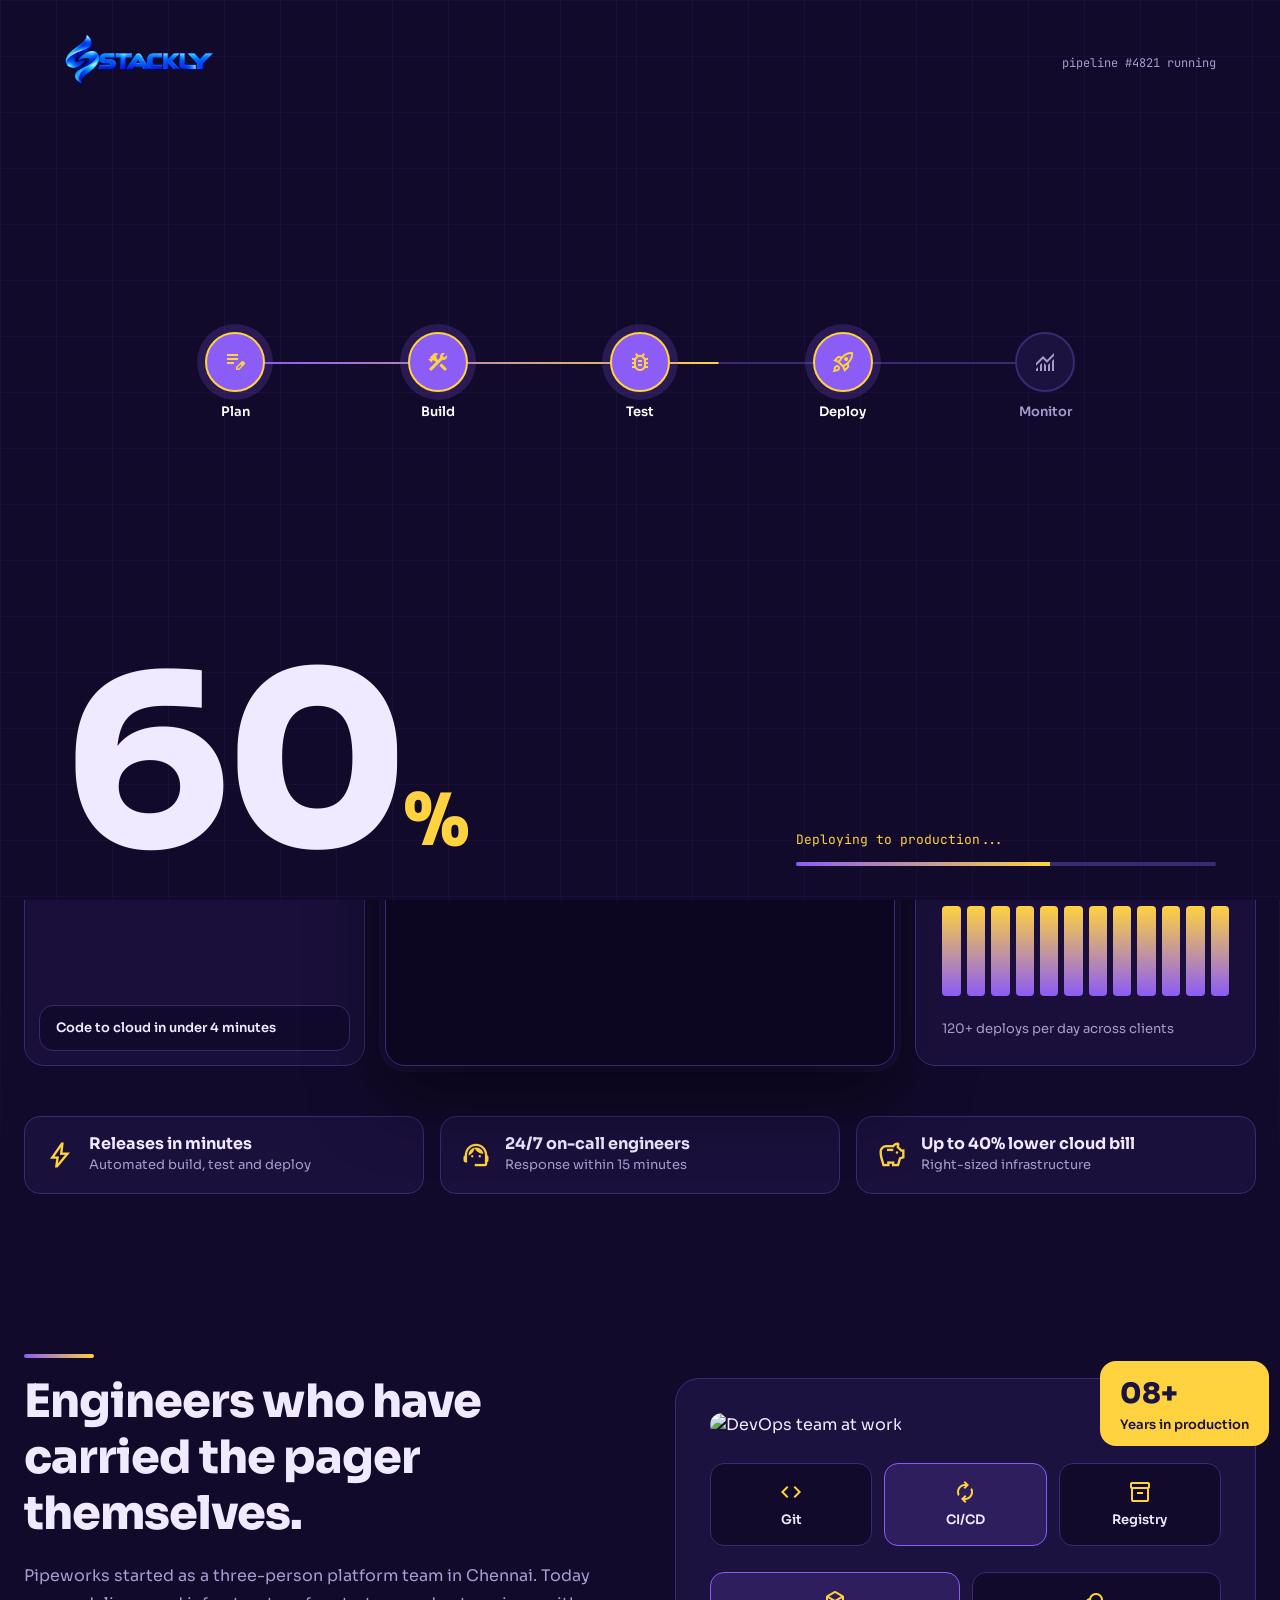
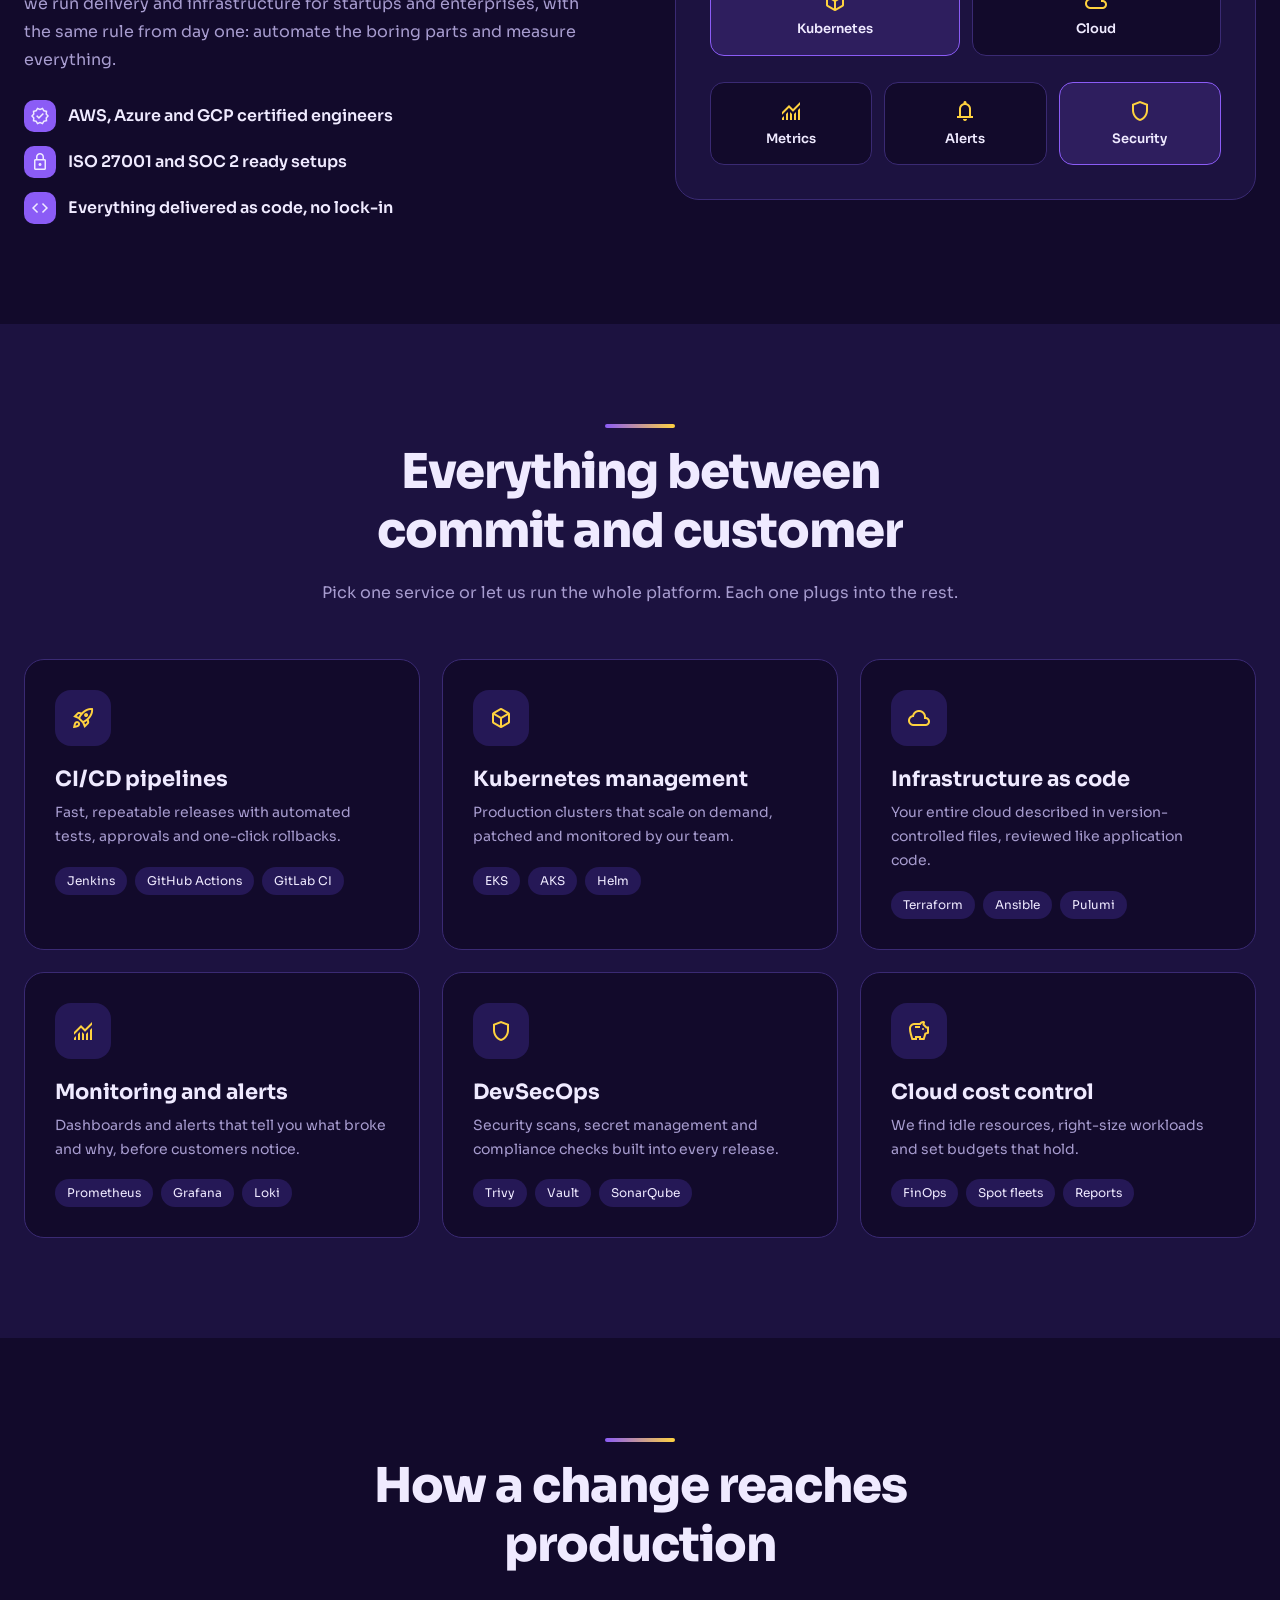
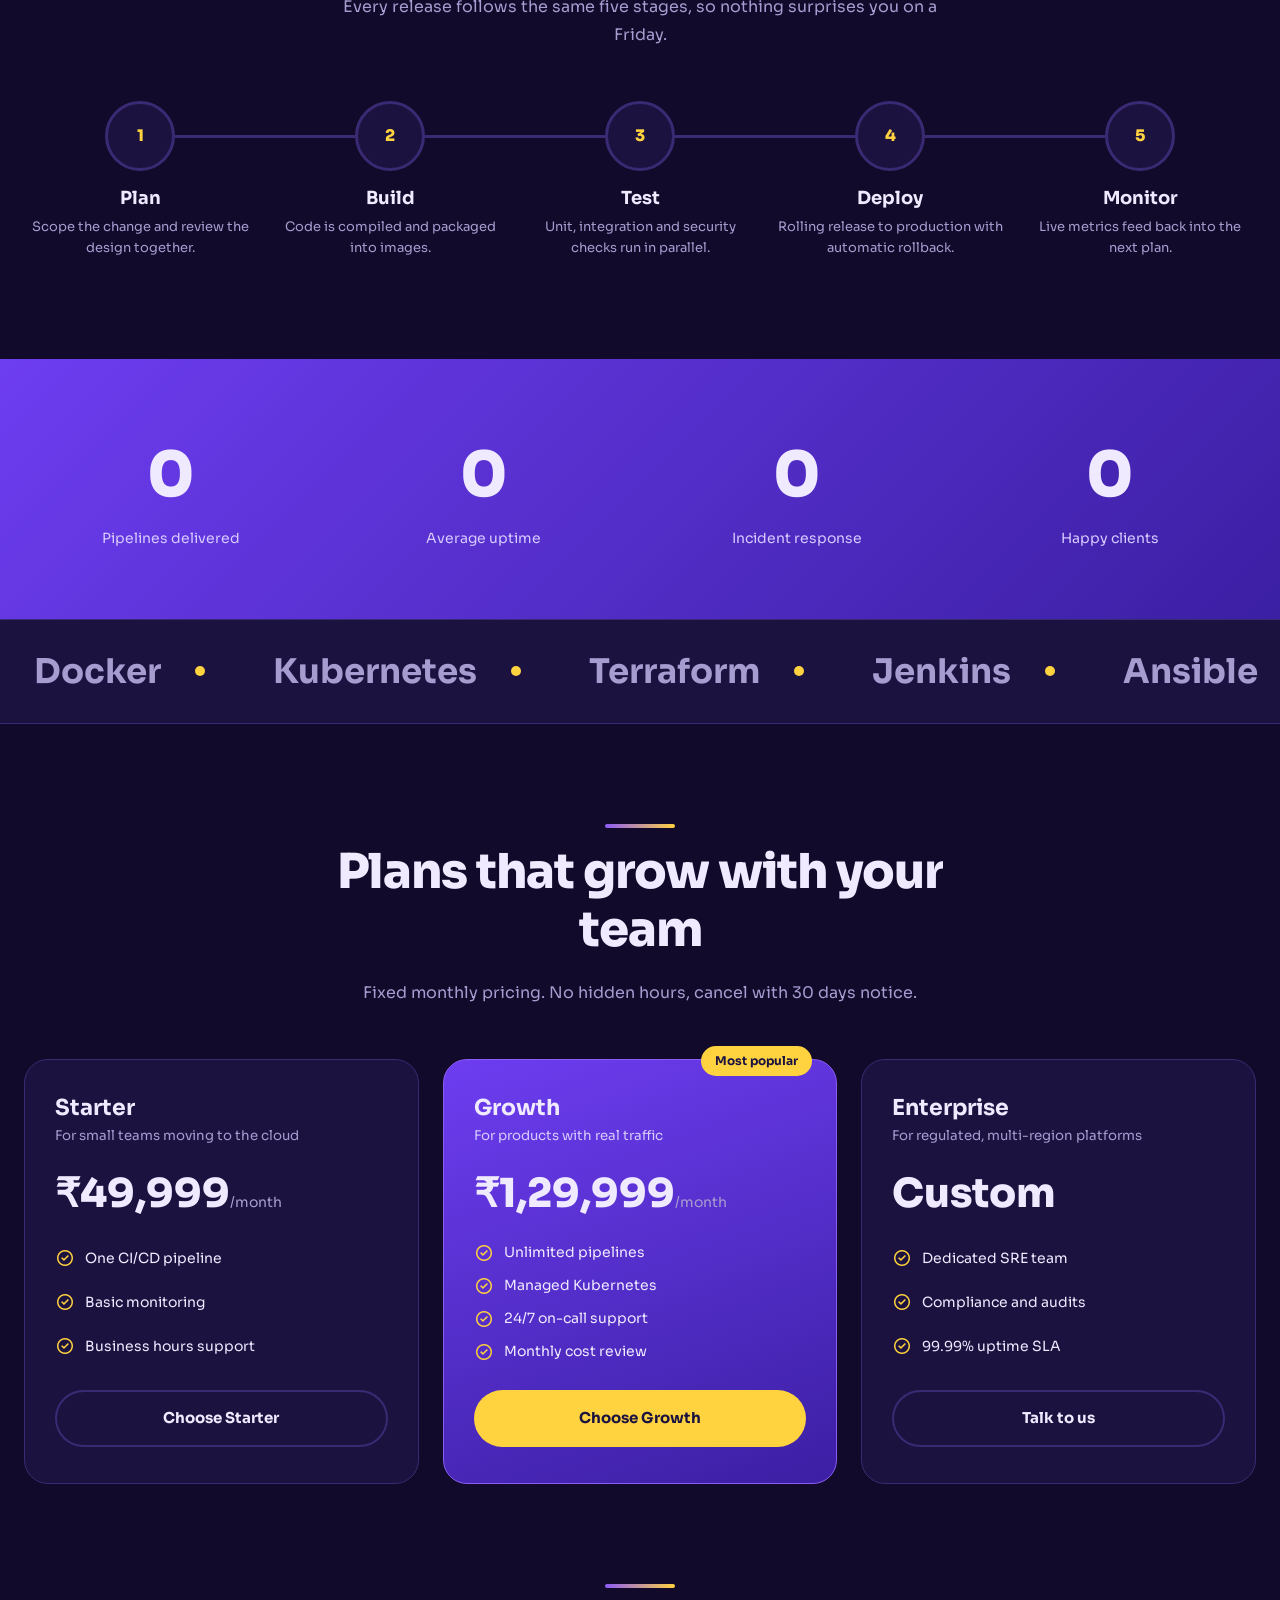
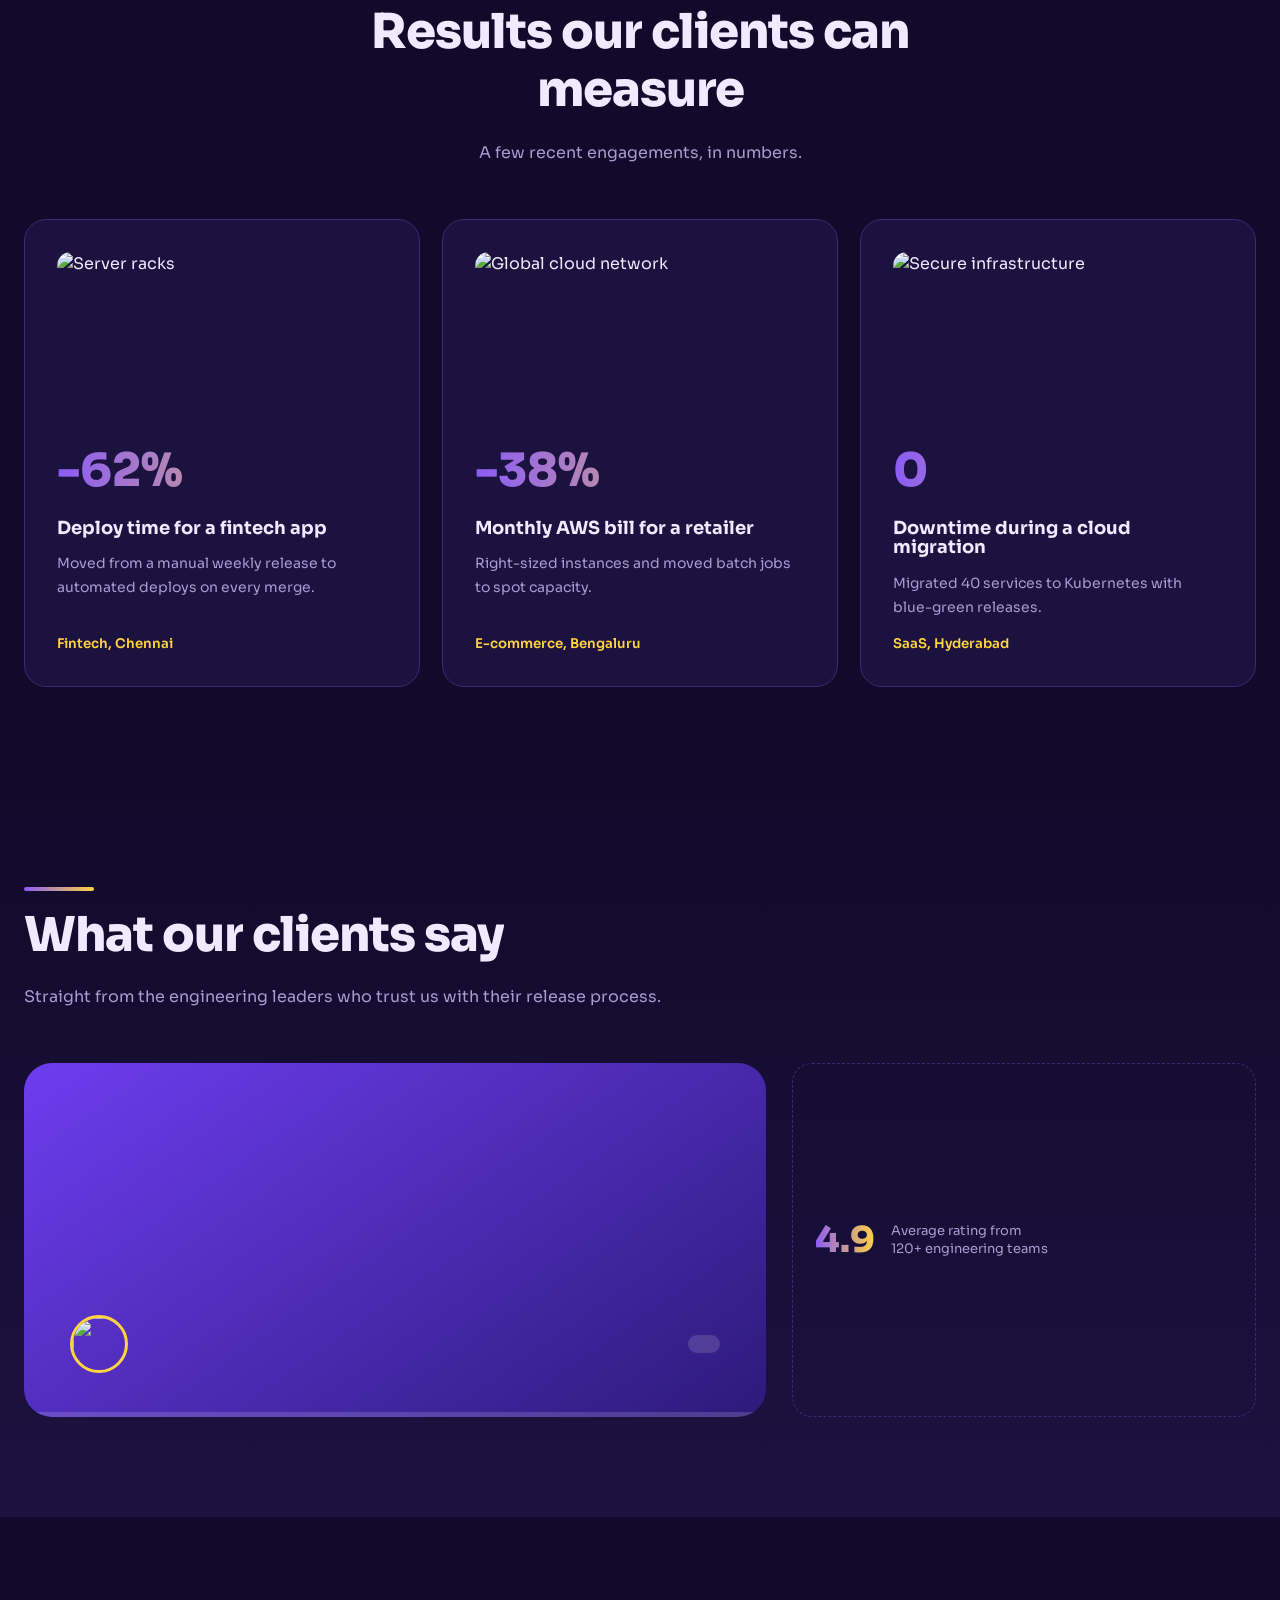
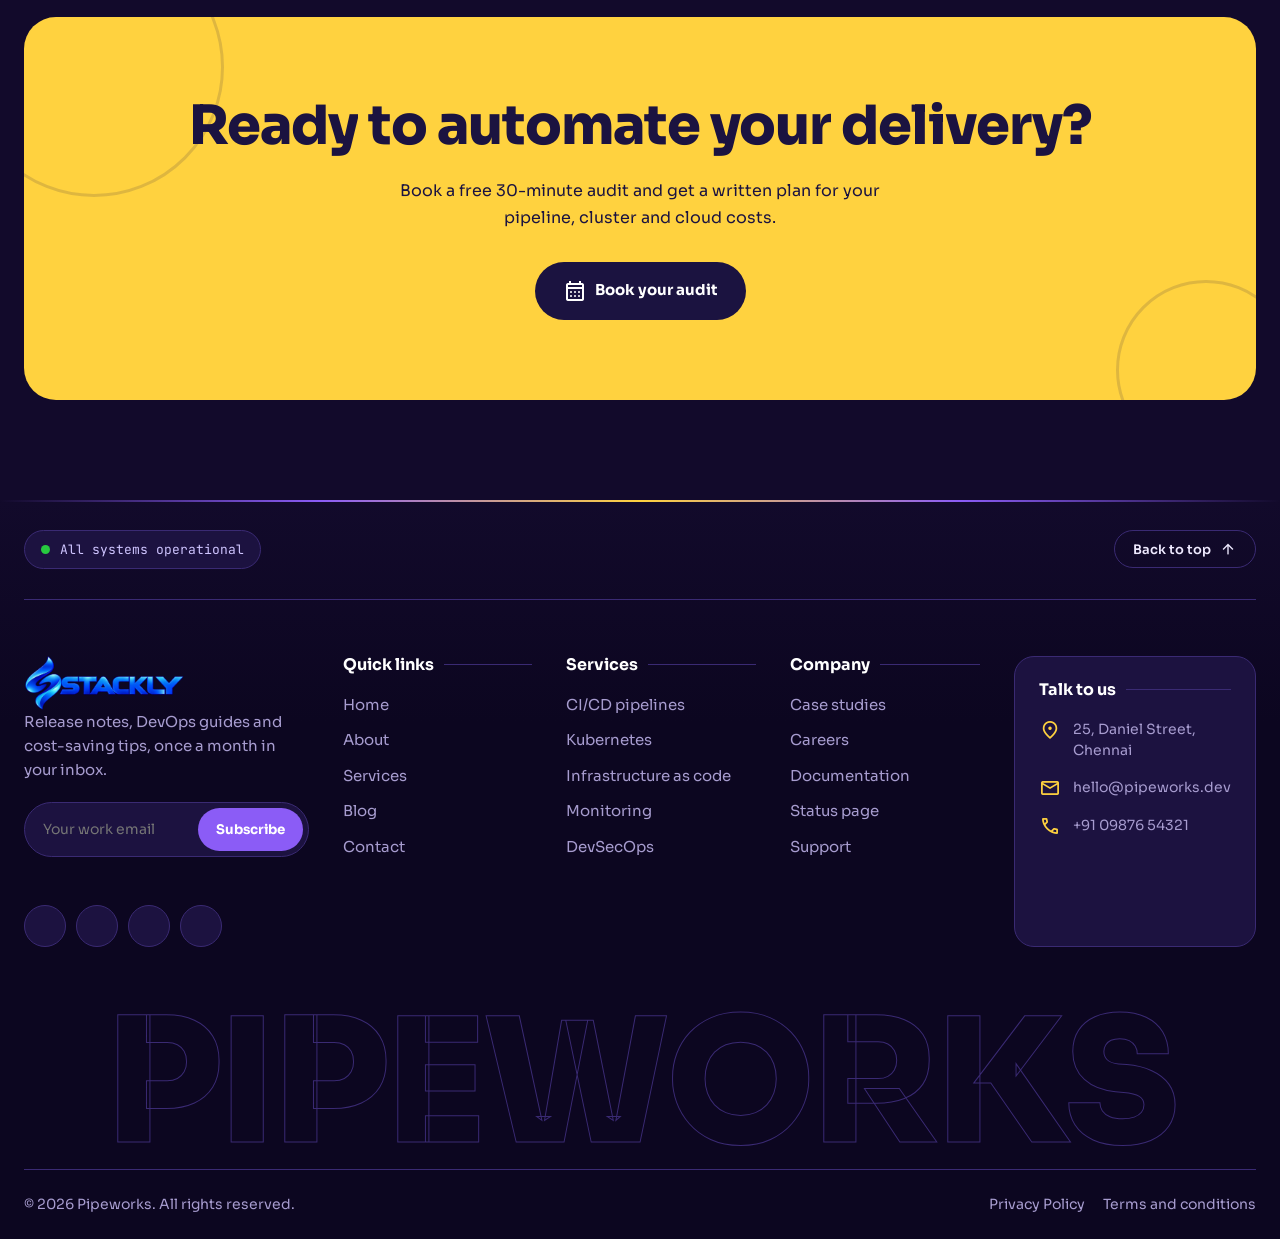
==== commit f2b72ca0: "before change" ====
--- a/index.html
+++ b/index.html
@@ -1040,7 +1040,8 @@
         .tm-list {
             display: grid;
             gap: 14px;
-            align-content: stretch
+            align-content: stretch;
+            grid-template-columns: 100%
         }
 
         .tm-sum {
@@ -1068,6 +1069,7 @@
             align-items: center;
             gap: 14px;
             text-align: left;
+            width: 100%;
             background: var(--panel);
             border: 1px solid var(--line);
             border-radius: 20px;
@@ -1075,7 +1077,7 @@
             color: var(--text);
             cursor: pointer;
             font-family: inherit;
-            transition: border-color .3s, background .3s, transform .3s
+            transition: border-color .3s, background .3s, box-shadow .3s
         }
 
         .tm-tab img {
@@ -1110,7 +1112,7 @@
         .tm-tab.on {
             background: var(--panel2);
             border-color: var(--sun);
-            transform: translateX(-8px)
+            box-shadow: 0 0 0 1px var(--sun), 0 10px 30px rgba(255, 210, 63, .08)
         }
 
         .tm-tab.on img {
@@ -1129,10 +1131,6 @@
 
             .tm-main {
                 padding: 40px 26px 38px
-            }
-
-            .tm-tab.on {
-                transform: none
             }
         }
 
@@ -1260,7 +1258,11 @@
         <div class="wrap">
             <a href="index.html" class="logo"><img src="./src/logo.webp" alt="Logo"></a>
             <nav class="nav" id="nav">
+      
+                <div class="sidetop">
+                       <a href="index.html" class="logo"><img src="./src/logo.webp" alt="Pipeworks"></a>
                 <span class="material-symbols-outlined close-btn" id="closeBtn">close</span>
+                </div>  
                 <a href="index.html" class="active">Home</a>
                 <a href="about.html">About</a>
                 <a href="service.html">Services</a>
@@ -1268,9 +1270,13 @@
                 <a href="contact.html">Contact</a>
             </nav>
             <div class="head-actions">
-                <a href="login.html" class="btn btn-main" style="padding:11px 22px">Login</a>
-                <button class="menu-btn" id="menuBtn" aria-label="Open menu"><span
+                <a href="login.html" class="btn btn-main " style="padding:11px 22px">Login</a>
+                
+                <div class="loginicon">
+                    <a href="login.html"><span class="material-symbols-outlined logicon">person</span></a>
+                    <button class="menu-btn" id="menuBtn" aria-label="Open menu"><span
                         class="material-symbols-outlined">menu</span></button>
+                </div>
             </div>
         </div>
     </header>
@@ -1278,7 +1284,7 @@
     <main>
         <section class="hero">
             <div class="hero-bg"><img
-                    src="https://images.unsplash.com/photo-1558494949-ef010cbdcc31?auto=format&fit=crop&w=1600&q=70"
+                    src="./src/img10.webp"
                     alt=""></div>
             <div class="wrap">
                 <span class="hero-pill"><b></b>Now onboarding Q4 projects</span>
@@ -1289,13 +1295,13 @@
                 <p class="hero-p">We build CI/CD pipelines, run your Kubernetes clusters and keep your cloud bill under
                     control, so your developers can release many times a day without waking anyone up at night.</p>
                 <div class="hero-btns">
-                    <a href="contact.html" class="btn btn-main">Get a free audit<span
+                    <a href="404.html" class="btn btn-main">Get a free audit<span
                             class="material-symbols-outlined">arrow_forward</span></a>
-                    <a href="service.html" class="btn btn-ghost">See our services</a>
+                    <a href="404.html" class="btn btn-ghost">See our services</a>
                 </div>
                 <div class="hero-panels" id="heroStage">
                     <div class="hp hp-img"><img
-                            src="https://images.unsplash.com/photo-1461749280684-dccba630e2f6?auto=format&fit=crop&w=800&q=70"
+                            src="./src/clt8.webp"
                             alt="Engineer writing code">
                         <div class="cap">Code to cloud in under 4 minutes</div>
                     </div>
@@ -1352,7 +1358,7 @@
                 </div>
                 <div class="arch" id="arch">
                     <div class="badge"><b>08+</b>Years in production</div><img class="arch-img"
-                        src="https://images.unsplash.com/photo-1504384308090-c894fdcc538d?auto=format&fit=crop&w=900&q=70"
+                        src="./src/image_1.webp"
                         alt="DevOps team at work">
                     <div class="arch-row">
                         <div class="node"><span class="material-symbols-outlined">code</span>Git</div>
@@ -1518,7 +1524,7 @@
                             <li><span class="material-symbols-outlined">check_circle</span>One CI/CD pipeline</li>
                             <li><span class="material-symbols-outlined">check_circle</span>Basic monitoring</li>
                             <li><span class="material-symbols-outlined">check_circle</span>Business hours support</li>
-                        </ul><a href="contact.html" class="btn btn-ghost">Choose Starter</a>
+                        </ul><a href="404.html" class="btn btn-ghost">Choose Starter</a>
                     </div>
                     <div class="plan pop"><span class="tag">Most popular</span>
                         <h3>Growth</h3><small>For products with real traffic</small>
@@ -1528,7 +1534,7 @@
                             <li><span class="material-symbols-outlined">check_circle</span>Managed Kubernetes</li>
                             <li><span class="material-symbols-outlined">check_circle</span>24/7 on-call support</li>
                             <li><span class="material-symbols-outlined">check_circle</span>Monthly cost review</li>
-                        </ul><a href="contact.html" class="btn btn-sun">Choose Growth</a>
+                        </ul><a href="404.html" class="btn btn-sun">Choose Growth</a>
                     </div>
                     <div class="plan">
                         <h3>Enterprise</h3><small>For regulated, multi-region platforms</small>
@@ -1537,7 +1543,7 @@
                             <li><span class="material-symbols-outlined">check_circle</span>Dedicated SRE team</li>
                             <li><span class="material-symbols-outlined">check_circle</span>Compliance and audits</li>
                             <li><span class="material-symbols-outlined">check_circle</span>99.99% uptime SLA</li>
-                        </ul><a href="contact.html" class="btn btn-ghost">Talk to us</a>
+                        </ul><a href="404.html" class="btn btn-ghost">Talk to us</a>
                     </div>
                 </div>
             </div>
@@ -1551,21 +1557,21 @@
                 </div>
                 <div class="case-grid">
                     <div class="case"><img class="case-img"
-                            src="https://images.unsplash.com/photo-1558494949-ef010cbdcc31?auto=format&fit=crop&w=700&q=70"
+                            src="./src/clt7.webp"
                             alt="Server racks"><span class="case-big grad">-62%</span>
                         <h4>Deploy time for a fintech app</h4>
                         <p>Moved from a manual weekly release to automated deploys on every merge.</p><small>Fintech,
                             Chennai</small>
                     </div>
                     <div class="case"><img class="case-img"
-                            src="https://images.unsplash.com/photo-1451187580459-43490279c0fa?auto=format&fit=crop&w=700&q=70"
+                            src="./src/clt8.webp"
                             alt="Global cloud network"><span class="case-big grad">-38%</span>
                         <h4>Monthly AWS bill for a retailer</h4>
                         <p>Right-sized instances and moved batch jobs to spot capacity.</p><small>E-commerce,
                             Bengaluru</small>
                     </div>
                     <div class="case"><img class="case-img"
-                            src="https://images.unsplash.com/photo-1550751827-4bd374c3f58b?auto=format&fit=crop&w=700&q=70"
+                            src="./src/clt9.webp"
                             alt="Secure infrastructure"><span class="case-big grad">0</span>
                         <h4>Downtime during a cloud migration</h4>
                         <p>Migrated 40 services to Kubernetes with blue-green releases.</p><small>SaaS,
@@ -1613,7 +1619,7 @@
                     <h2 data-split>Ready to automate your delivery?</h2>
                     <p>Book a free 30-minute audit and get a written plan for your pipeline, cluster and cloud costs.
                     </p>
-                    <a href="contact.html" class="btn"><span class="material-symbols-outlined">calendar_month</span>Book
+                    <a href="404.html" class="btn"><span class="material-symbols-outlined">calendar_month</span>Book
                         your audit</a>
                 </div>
             </div>
@@ -1661,11 +1667,11 @@
                 </div>
                 <div class="newcontact">
                     <h3>Talk to us</h3>
-                    <div class="contact-line"><span class="material-symbols-outlined">location_on</span><span>25, Daniel
+                    <div class="contact-line errorpage"><span class="material-symbols-outlined">location_on</span><span>25, Daniel
                             Street, Chennai</span></div>
-                    <div class="contact-line"><span
+                    <div class="contact-line errorpage"><span
                             class="material-symbols-outlined">mail</span><span>hello@pipeworks.dev</span></div>
-                    <div class="contact-line"><span class="material-symbols-outlined">call</span><span>+91 09876
+                    <div class="contact-line errorpage"><span class="material-symbols-outlined">call</span><span>+91 09876
                             54321</span></div>
                 </div>
             </div>
@@ -1682,11 +1688,14 @@
     <script src="https://cdnjs.cloudflare.com/ajax/libs/gsap/3.12.5/gsap.min.js"></script>
     <script src="https://cdnjs.cloudflare.com/ajax/libs/gsap/3.12.5/ScrollTrigger.min.js"></script>
     <script>
+        
         const $ = s => document.querySelector(s), $$ = s => [...document.querySelectorAll(s)];
         const reduce = matchMedia("(prefers-reduced-motion: reduce)").matches;
         const fb = "data:image/svg+xml,%3Csvg xmlns='http://www.w3.org/2000/svg' width='800' height='600'%3E%3Crect width='100%25' height='100%25' fill='%233a2a73'/%3E%3C/svg%3E";
         $$("img").forEach(im => { if (!im.src.includes("logo.webp")) im.addEventListener("error", () => { im.src = fb; }, { once: true }); });
 
+
+        
         // mobile menu
         $("#menuBtn").onclick = () => $("#nav").classList.add("open");
         $("#closeBtn").onclick = () => $("#nav").classList.remove("open");
@@ -1815,9 +1824,9 @@
 
         function testimonials() {
             const data = [
-                { n: "Arjun Mehta", r: "CTO, PayLeaf", img: "https://images.unsplash.com/photo-1507003211169-0a1dd7228f2d?auto=format&fit=crop&w=200&q=70", m: "10 releases a day", t: "Our releases went from a stressful weekly event to something we do ten times a day. The team just handled it." },
-                { n: "Priya Raman", r: "VP Engineering, Cartly", img: "https://images.unsplash.com/photo-1494790108377-be9c29b29330?auto=format&fit=crop&w=200&q=70", m: "38% lower cloud bill", t: "They cut our cloud bill by almost 40 percent in the first quarter and explained every change they made." },
-                { n: "Karthik S.", r: "Head of Platform, Zenbase", img: "https://images.unsplash.com/photo-1500648767791-00dcc994a43e?auto=format&fit=crop&w=200&q=70", m: "Zero night-time pages", t: "Alerts now arrive with context and a runbook. Our on-call rotation finally sleeps through the night." }
+                { n: "Arjun Mehta", r: "CTO, PayLeaf", img: "./src/img15.webp", m: "10 releases a day", t: "Our releases went from a stressful weekly event to something we do ten times a day. The team just handled it." },
+                { n: "Priya Raman", r: "VP Engineering, Cartly", img: "./src/img16.webp", m: "38% lower cloud bill", t: "They cut our cloud bill by almost 40 percent in the first quarter and explained every change they made." },
+                { n: "Karthik S.", r: "Head of Platform, Zenbase", img: "./src/img17.webp", t: "Alerts now arrive with context and a runbook. Our on-call rotation finally sleeps through the night." }
             ];
             const list = $("#tmList"), main = $("#tmMain");
             let cur = -1, prog;
@@ -1834,15 +1843,31 @@
                 [...list.querySelectorAll(".tm-tab")].forEach((b, x) => b.classList.toggle("on", x === k));
                 const tl = gsap.timeline();
                 if (!first) tl.to(".tm-fade", { y: -22, opacity: 0, duration: .3, stagger: .05 });
-                tl.add(() => { $("#tmText").textContent = "\u201C" + d.t + "\u201D"; $("#tmName").textContent = d.n; $("#tmRole").textContent = d.r; $("#tmImg").src = d.img; $("#tmImg").alt = d.n; $("#tmMetric").textContent = d.m; })
+                tl.add(() => {
+                    $("#tmText").textContent = "\u201C" + d.t + "\u201D";
+                    $("#tmName").textContent = d.n;
+                    $("#tmRole").textContent = d.r;
+                    $("#tmImg").src = d.img;
+                    $("#tmImg").alt = d.n;
+                    $("#tmMetric").textContent = d.m || "";
+                    $("#tmMetric").style.display = d.m ? "" : "none";
+                })
                     .fromTo(".tm-fade", { y: 24, opacity: 0 }, { y: 0, opacity: 1, duration: .6, stagger: .08, ease: "power3.out" })
                     .fromTo(".tm-stars i", { scale: 0, rotate: -90 }, { scale: 1, rotate: 0, stagger: .07, duration: .4, ease: "back.out(3)" }, "<.1");
                 prog = gsap.fromTo("#tmProg", { scaleX: 0 }, { scaleX: 1, duration: 5.5, ease: "none", onComplete: () => go((cur + 1) % data.length) });
             }
             main.addEventListener("mouseenter", () => prog && prog.pause());
             main.addEventListener("mouseleave", () => prog && prog.resume());
-            gsap.from(".tm-main", { x: -70, opacity: 0, duration: 1, ease: "power3.out", scrollTrigger: { trigger: ".tm-grid", start: "top 85%" } });
-            gsap.from(".tm-list > *", { x: 70, opacity: 0, stagger: .12, duration: .8, ease: "power3.out", scrollTrigger: { trigger: ".tm-grid", start: "top 85%" } });
+            gsap.from(".tm-main", {
+                x: -70, opacity: 0, duration: 1, ease: "power3.out",
+                clearProps: "transform,opacity",
+                scrollTrigger: { trigger: ".tm-grid", start: "top 85%" }
+            });
+            gsap.from(".tm-list > *", {
+                x: 70, opacity: 0, stagger: .12, duration: .8, ease: "power3.out",
+                clearProps: "transform,opacity",
+                scrollTrigger: { trigger: ".tm-grid", start: "top 85%" }
+            });
             go(0);
         }
 
@@ -1875,6 +1900,14 @@
         }
         window.addEventListener("load", start);
         setTimeout(() => { if ($("#preloader") && typeof gsap === "undefined") showAll(); }, 6000);
+
+        let errorpage = document.querySelectorAll(".errorpage")
+        errorpage.forEach((err) => {
+            err.addEventListener("click", () => {
+                window.location.href = "404.html"
+            })
+        })
+
     </script>
 </body>
 
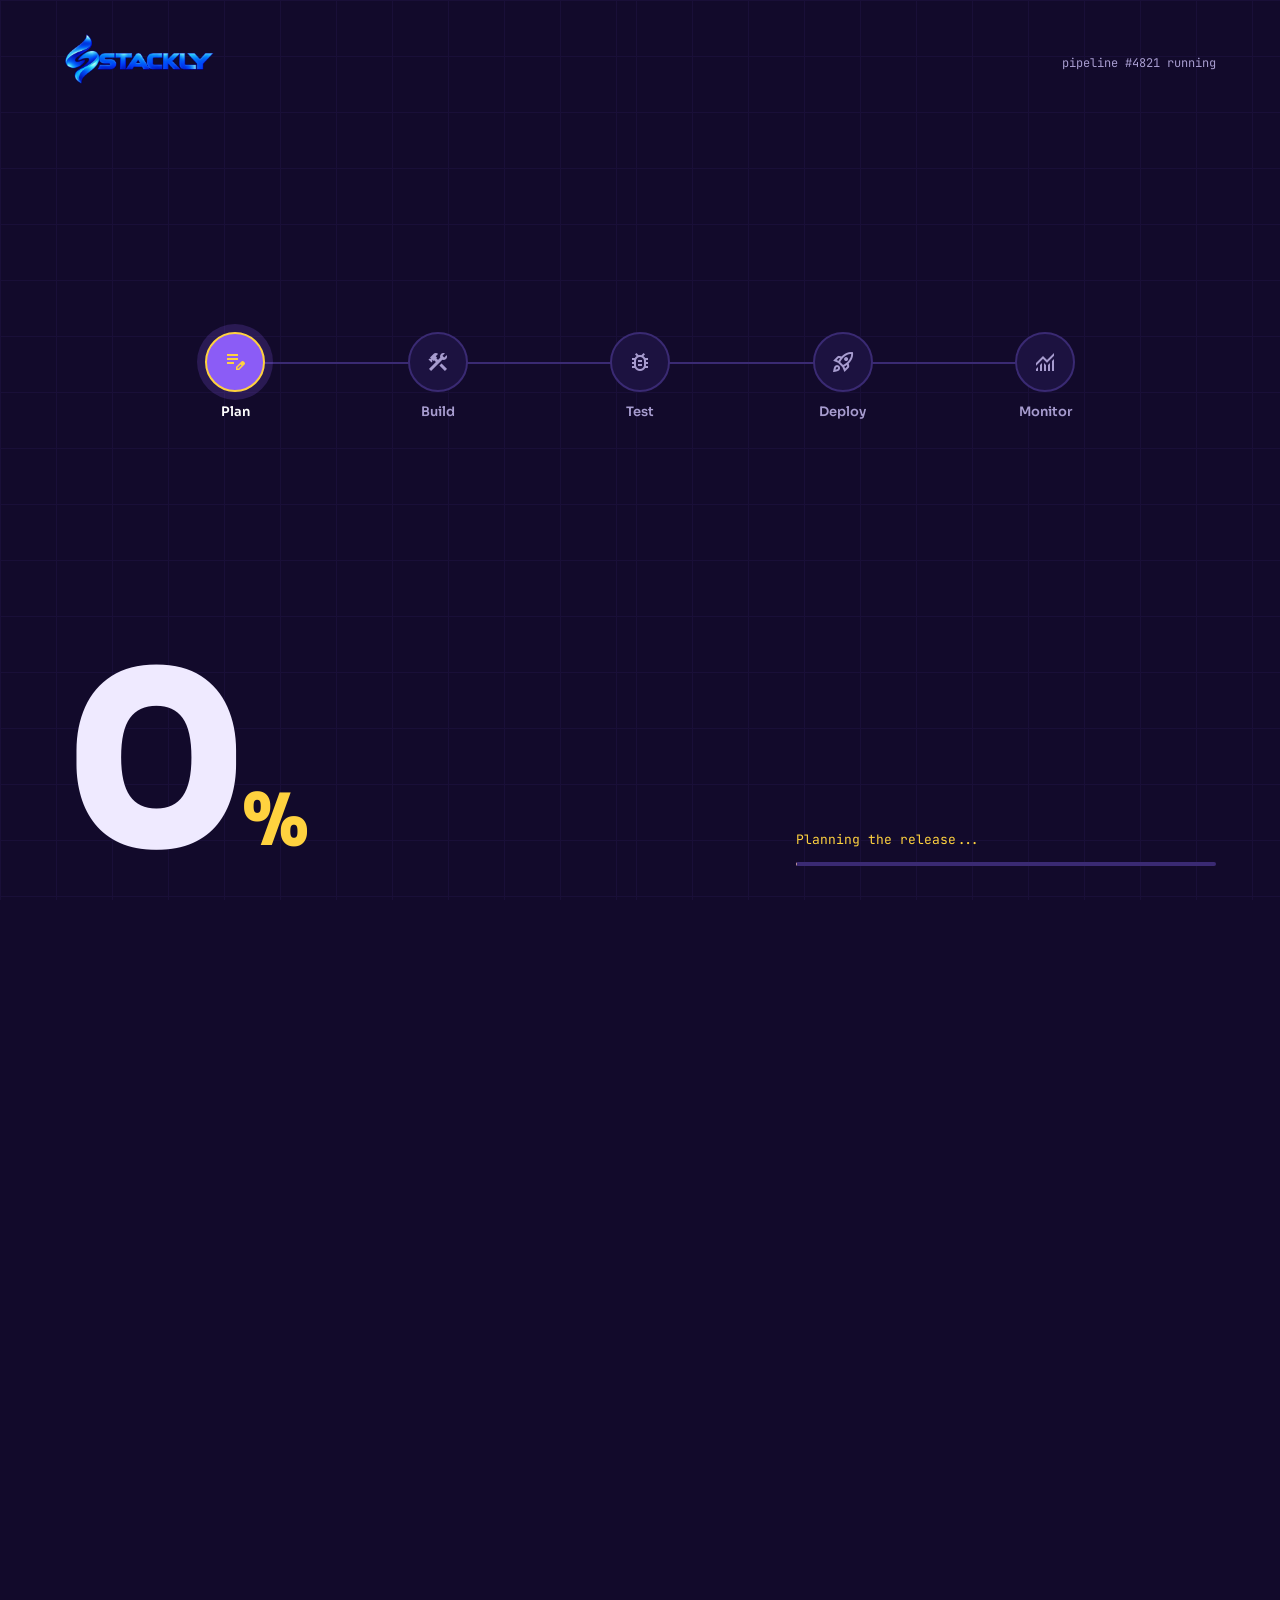
==== commit 5483a4d1: "top bar fixed completed" ====
--- a/index.html
+++ b/index.html
@@ -43,7 +43,7 @@
             font-family: "Sora", sans-serif;
             background: var(--bg);
             color: var(--text);
-            overflow-x: hidden;
+            overflow-x: clip;
             line-height: 1.5
         }
 
--- a/style.css
+++ b/style.css
@@ -17,7 +17,16 @@
 }
 
 html {
-    scroll-behavior: smooth
+    scroll-behavior: smooth;
+    overflow-x: clip
+}
+
+body {
+    overflow-x: clip;
+}
+
+body:has(.nav.open) {
+    overflow: hidden;
 }
 
 
@@ -218,21 +227,150 @@
         display: none
     }
 }
+
 /* header */
-.header{position:sticky;top:0;z-index:900;background:rgba(18,10,43,.85);backdrop-filter:blur(12px);border-bottom:1px solid var(--line)}
-.header .wrap{display:flex;align-items:center;justify-content:space-between;height:76px}
-.logo img{width:160px;height:auto;display:block}
-.nav{display:flex;gap:4px}
-.nav a{padding:9px 16px;border-radius:999px;font-weight:600;font-size:14px;color:var(--muted);transition:.25s}
-.nav a:hover,.nav a.active{color:#fff;background:var(--panel2)}
-.head-actions{display:flex;align-items:center;gap:10px}
-.menu-btn,.close-btn{display:none;width:42px;height:42px;border-radius:12px;border:1px solid var(--line);background:var(--panel);color:#fff;place-items:center;cursor:pointer}
-@media(max-width:960px){
-.menu-btn{display:grid}.head-actions .btn{display:none}
-.nav{position:fixed;inset:0 auto 0 0;width:100%;max-width:340px;background:var(--panel);flex-direction:column;padding:96px 24px;gap:8px;transform:translateX(-100%);transition:transform .45s ease;z-index:1000;box-shadow:10px 0 40px rgba(0,0,0,.5)}
-.nav.open{transform:none}.nav a{font-size:17px}
-.close-btn{display:grid;position:absolute;top:24px;right:20px}
-.logo img{width:130px}}
+.header {
+    position: sticky;
+    top: 0;
+    z-index: 900;
+    background: rgba(18, 10, 43, .85);
+    backdrop-filter: blur(12px);
+    border-bottom: 1px solid var(--line)
+}
+
+.header .wrap {
+    display: flex;
+    align-items: center;
+    justify-content: space-between;
+    height: 76px
+}
+
+.logo img {
+    width: 160px;
+    height: auto;
+    display: block;
+    z-index: 999999;
+}
+
+.nav {
+    display: flex;
+    gap: 4px
+}
+
+.nav a {
+    padding: 9px 16px;
+    border-radius: 999px;
+    font-weight: 600;
+    font-size: 14px;
+    color: var(--muted);
+    transition: .25s
+}
+
+.nav a:hover,
+.nav a.active {
+    color: #fff;
+    background: var(--panel2)
+}
+
+.head-actions {
+    display: flex;
+    align-items: center;
+    gap: 10px
+}
+
+.menu-btn,
+.close-btn {
+    display: none;
+    width: 42px;
+    height: 42px;
+    border-radius: 12px;
+    border: 1px solid var(--line);
+    background: var(--panel);
+    color: #fff;
+    place-items: center;
+    cursor: pointer
+}
+
+.logicon{
+    display: none;
+}
+
+
+.sidetop .logo {
+    display: none;
+}
+
+@media(max-width:960px) {
+    .menu-btn {
+        display: grid
+    }
+
+    .head-actions .btn {
+        display: none
+    }
+
+    .loginicon{
+    display: flex;
+    align-items: center;
+    gap: 20px;
+}
+
+
+.logicon{
+    display: block;
+}
+
+
+.logicon:hover{
+    cursor: pointer;
+}
+
+    .nav {
+        position: fixed;
+        top: 0;
+        left: 0;
+        width: 100%;
+        height: 100vh;
+             height: 100dvh;
+        max-width: 340px;
+        background: var(--panel);
+        flex-direction: column;
+        padding: 96px 24px;
+        gap: 8px;
+        transform: translateX(-100%);
+        transition: transform .45s ease;
+        z-index: 1000;
+        overflow: hidden;
+        overscroll-behavior: none;
+        box-shadow: 10px 0 40px rgba(0, 0, 0, .5)
+    }
+
+    .nav.open {
+        transform: none
+    }
+
+    .nav a {
+        font-size: 17px
+    }
+
+    .close-btn {
+        display: grid;
+        position: absolute;
+        top: 24px;
+        right: 20px
+    }
+
+    .sidetop .logo {
+        display: block;
+        position: absolute;
+        top: 20px;
+        left: 20px
+    }
+
+    .logo img {
+        width: 130px;
+    }
+}
 
 /* footer */
 .footer {
@@ -550,4 +688,9 @@
         animation: none !important;
         transition: none !important
     }
-}+}
+
+
+.errorpage {
+    cursor: pointer;
+}
